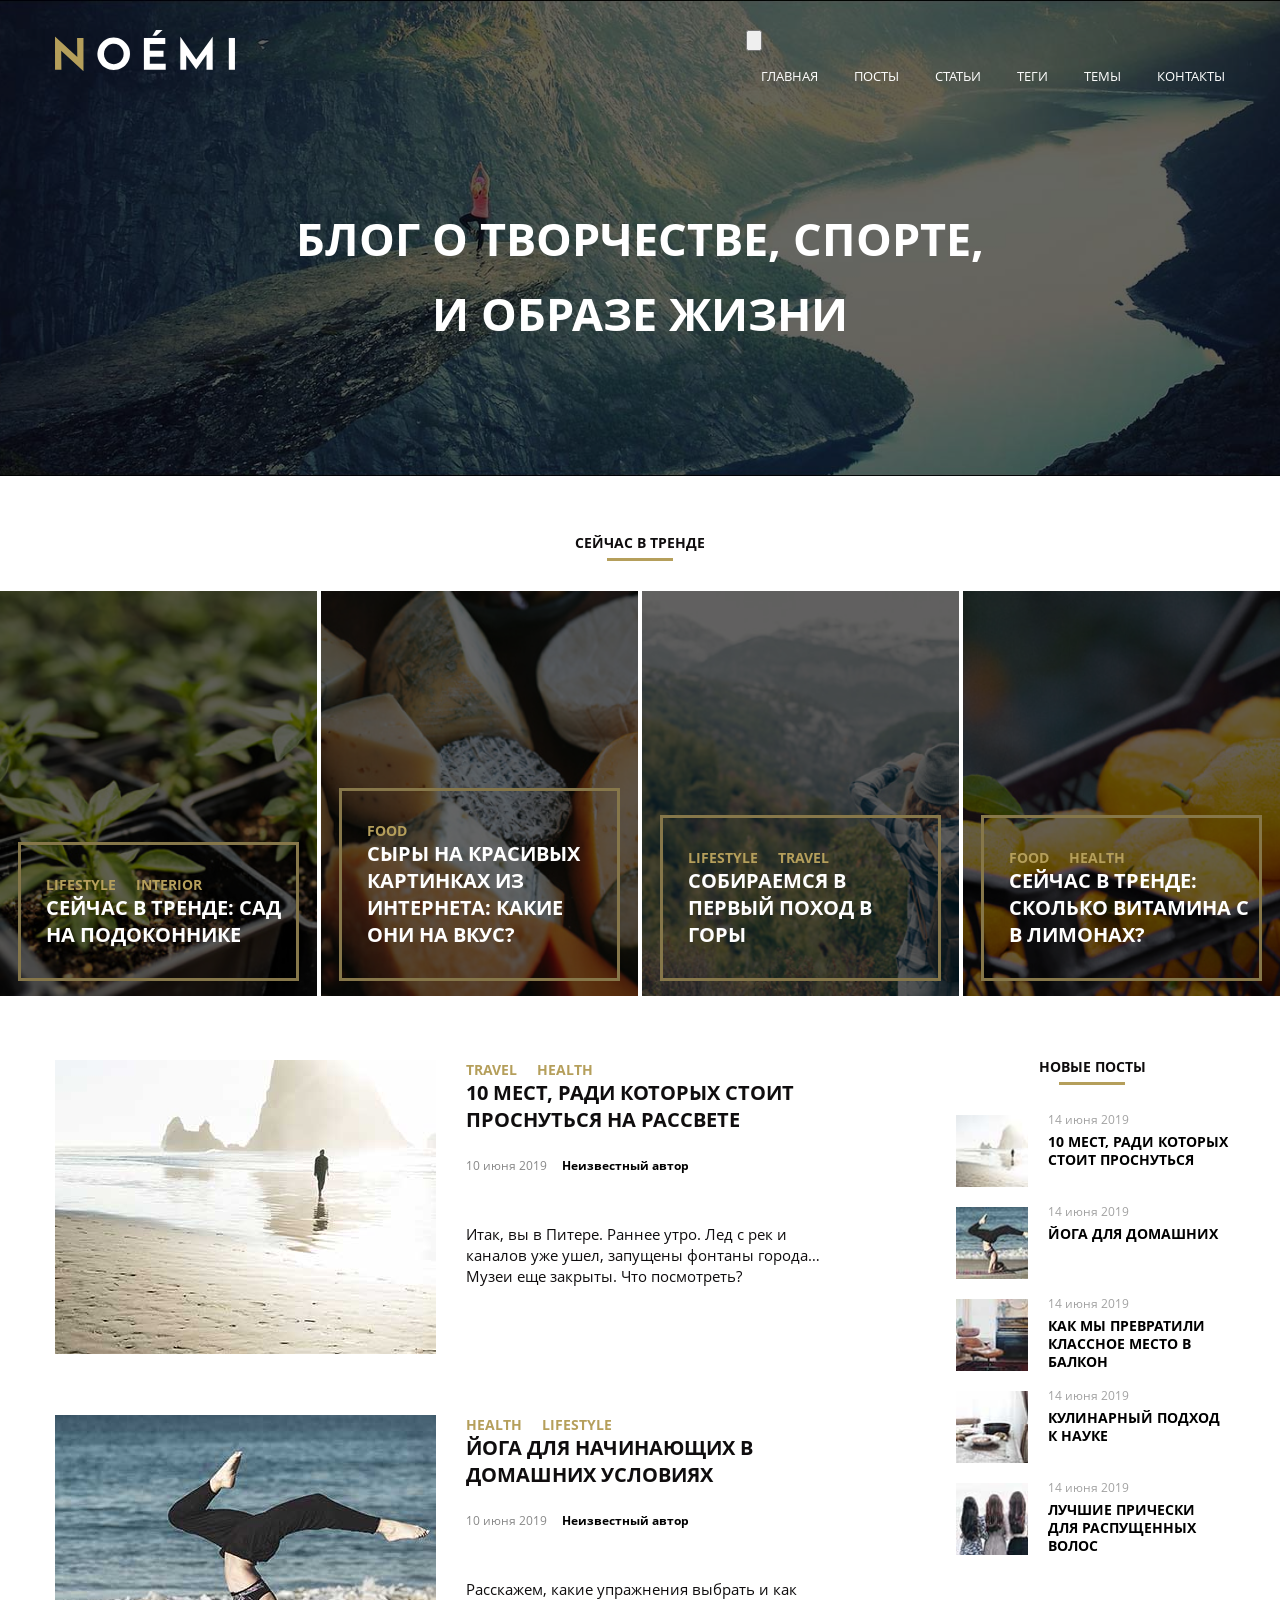
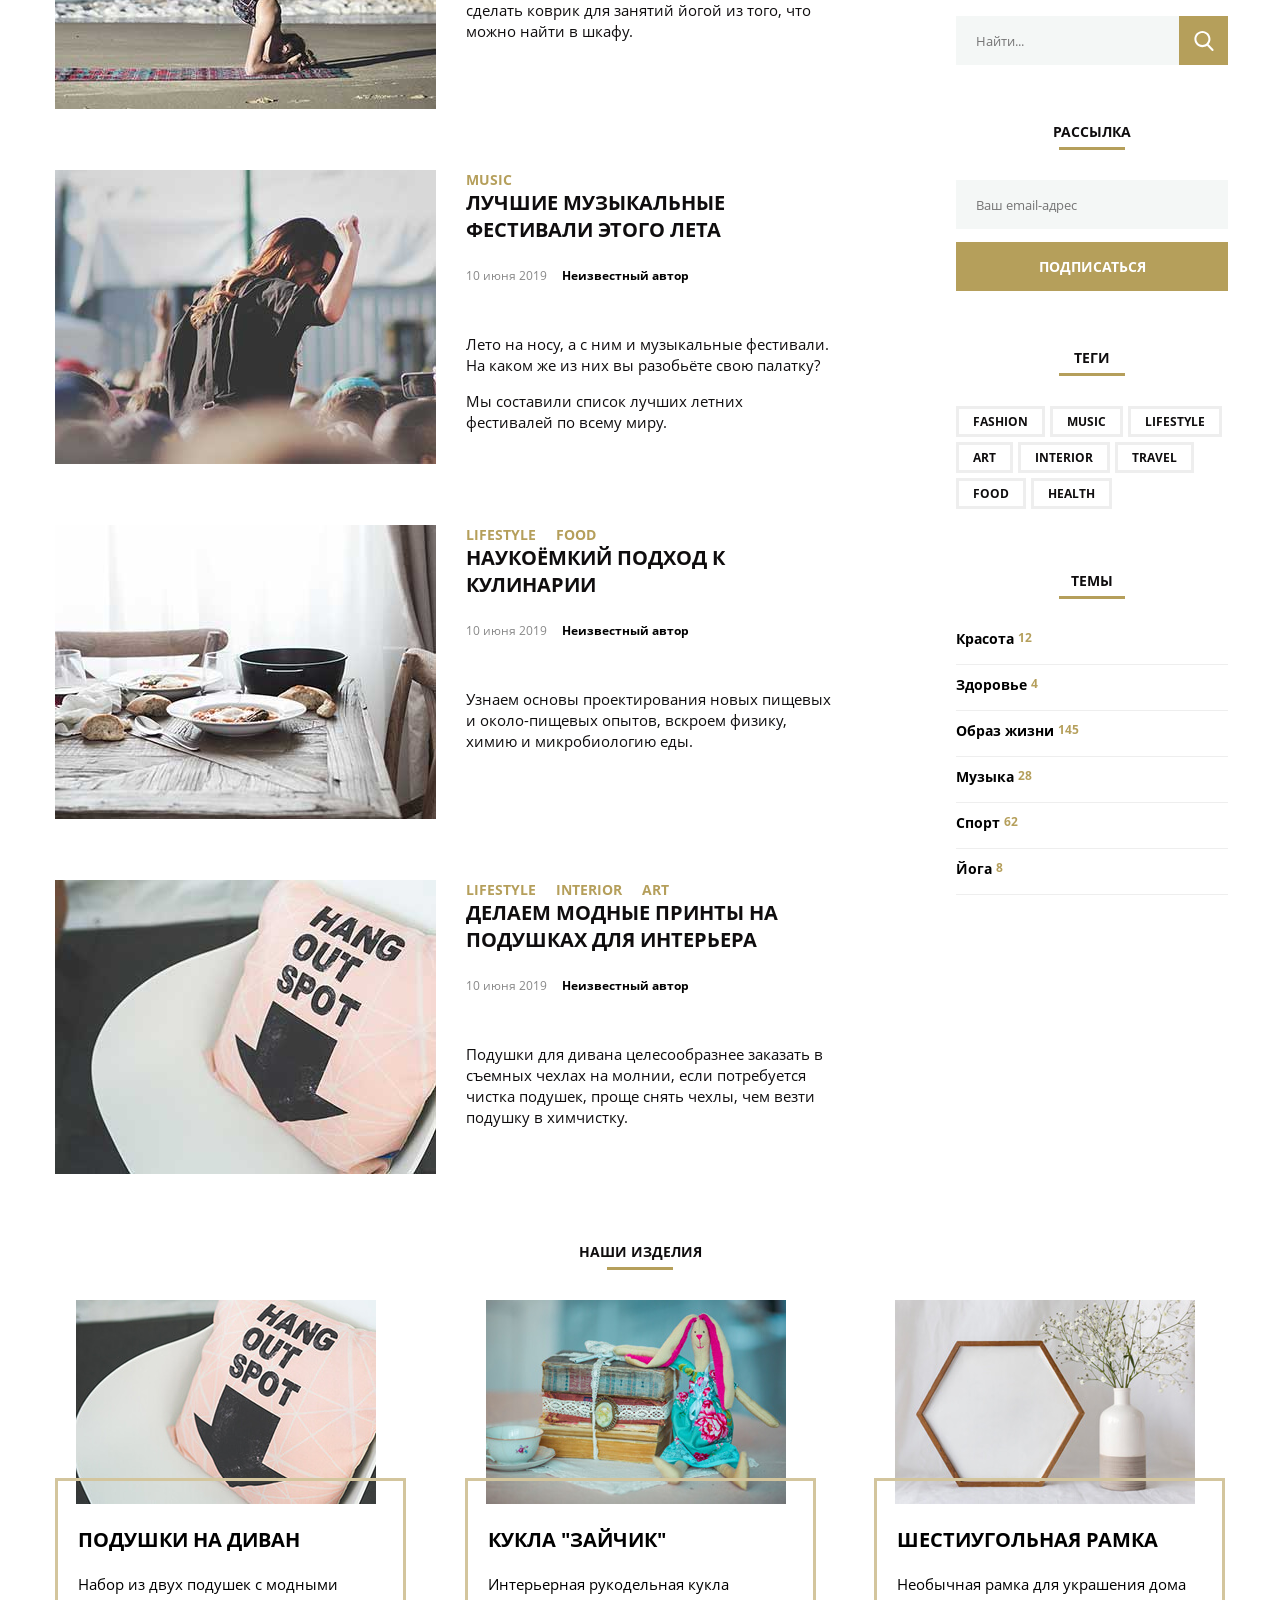
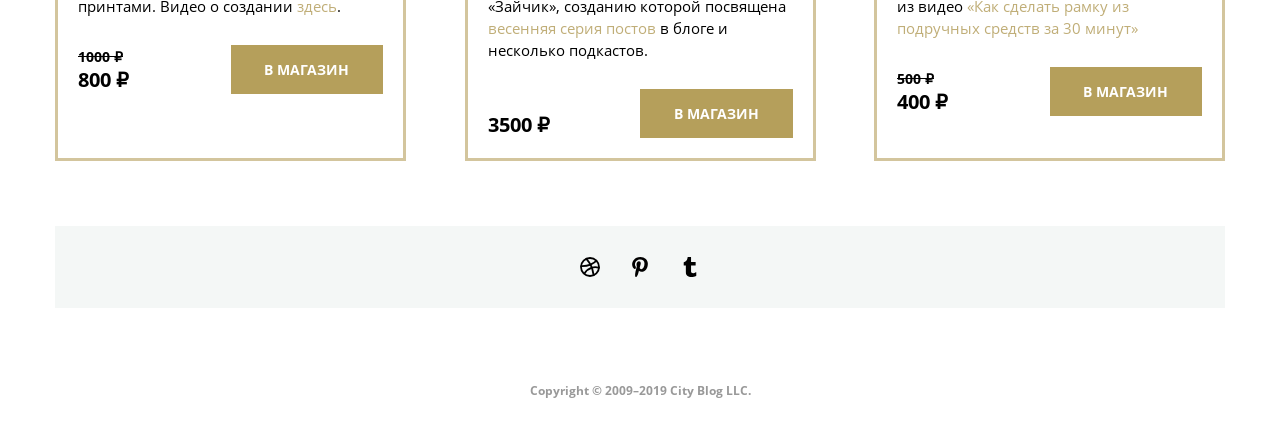
==== index.html @ 075a9941 "Update and rename inbox.html to index.html" ====
<!DOCTYPE html>
<html lang="en">
<head>
    <meta charset="UTF-8">
    <meta name="viewport" content="width=device-width, initial-scale=1.0">
    <title>Document</title>
    <link rel="stylesheet" href="css/style.css">
</head>
<body>
    <header class="header">
        <div class="container"> 
            <div class="header-logo">
                <a href="#0" class="header-logo-link">
                    <img src="svg/noemi-logo.svg" alt="Логотип Noemi" class="logo">
                </a>
            </div>
            <nav class="menu">
                <button class="menu-button">
                    <img src="" alt="" class="short-menu">
                </button>
                <ul class="menu-list">
                    <li class="menu-list-item">
                        <a href="#0" class="menu-link">Главная</a>
                    </li>
                    <li class="menu-list-item">
                        <a href="#0" class="menu-link">Посты</a>
                    </li>
                    <li class="menu-list-item">
                        <a href="#0" class="menu-link">Статьи</a>
                    </li>
                    <li class="menu-list-item">
                        <a href="#0" class="menu-link">Теги</a>
                    </li>
                    <li class="menu-list-item">
                        <a href="#0" class="menu-link">Темы</a>
                    </li>
                    <li class="menu-list-item">
                        <a href="#0" class="menu-link">Контакты</a>
                    </li>
                </ul>
            </nav>
        </div>
        <h1 class="header-title">Блог о творчестве, спорте, и образе жизни</h1>
    </header>
    <section class="section">
        <h3 class="section-title">сейчас в тренде</h3>
        <div class="trend-posts">
            <article class="trend-post trend-img" style="background-image: url('images/trend1.jpg')">
                <div class="trend-card">
                    <div class="trend-content">
                        <ul class="post-tags">
                            <li class="post-tag">
                                <a href="#0" class="post-tag-link">lifestyle</a>
                            </li>
                            <li class="post-tag">
                                <a href="#0" class="post-tag-link">interior</a>
                            </li>
                        </ul>
                        <h2 class="post-content-title trend-post-title">
                            <a href="#0" class="post-title-link trend-title-link">сейчас в тренде: сад на подоконнике</a>
                        </h2>
                    </div>
                </div>
            </article> 
            <article class="trend-post trend-img" style="background-image: url('images/trend2.jpg')">
                <div class="trend-card">
                    <div class="trend-content">
                        <ul class="post-tags">
                            <li class="post-tag">
                                <a href="#0" class="post-tag-link">food</a>
                            </li>
                        </ul>
                        <h2 class="post-content-title trend-post-title">
                            <a href="#0" class="post-title-link trend-title-link">сыры на красивых картинках из интернета: какие они на вкус?</a>
                        </h2>
                    </div>
                </div>
            </article>
            <article class="trend-post trend-img" style="background-image: url('images/trend3.jpg')">
                <div class="trend-card">
                    <div class="trend-content">
                        <ul class="post-tags">
                            <li class="post-tag">
                                <a href="#0" class="post-tag-link">lifestyle</a>
                            </li>
                            <li class="post-tag">
                                <a href="#0" class="post-tag-link">travel</a>
                            </li>
                        </ul>
                        <h2 class="post-content-title trend-post-title">
                            <a href="#0" class="post-title-link trend-title-link">собираемся в первый поход в горы</a>
                        </h2>
                    </div>
                </div>
            </article>
            <article class="trend-post trend-img" style="background-image: url('images/trend4.jpg')">
                <div class="trend-card">
                    <div class="trend-content">
                        <ul class="post-tags">
                            <li class="post-tag">
                                <a href="#0" class="post-tag-link">food</a>
                            </li>
                            <li class="post-tag">
                                <a href="#0" class="post-tag-link">health</a>
                            </li>
                        </ul>
                        <h2 class="post-content-title trend-post-title">
                            <a href="#0" class="post-title-link trend-title-link">сейчас в тренде: сколько витамина с в лимонах?</a>
                        </h2>
                    </div>
                </div>
            </article>
        </div>  
    </section>
    <div class="page">
        <main class="main-posts">
            <article class="main-post">
                <div>
                    <img src="images/last-post1.jpg" alt="Человек утром гуляет по пляжу на берегу моря" class="main-post-img">
                </div>
                <div class="post-content">
                    <ul class="post-tags">
                        <li class="post-tag">
                            <a href="#0" class="post-tag-link">Travel</a> 
                        </li>
                        <li class="post-tag">
                            <a href="#0" class="post-tag-link">Health</a>
                        </li>
                    </ul>
                    <h2 class="post-content-title">
                        <a href="#0" class="post-title-link">10 мест, ради которых стоит проснуться на рассвете</a>
                    </h2>
                    <div class="post-date-author">
                        <time class="post-content-date">10 июня 2019</time>
                        <p class="post-content-author">Неизвестный автор</p>
                    </div>
                    <p class="post-content-text">Итак, вы в Питере. Раннее утро. Лед с рек и каналов уже ушел, запущены фонтаны города… Музеи еще закрыты. Что посмотреть?</p>
                </div>   
            </article>
            <article class="main-post">
                <div>
                    <img src="images/last-post2.jpg" alt="Девушка занимается йогой, стоя на голове на коврике на берегу моря" class="main-post-img">
                </div>
                <div class="post-content">
                    <ul class="post-tags">
                        <li class="post-tag">
                            <a href="#0" class="post-tag-link">Health</a> 
                        </li>
                        <li class="post-tag">
                            <a href="#0" class="post-tag-link">Lifestyle</a>
                        </li>
                    </ul>
                    <h2 class="post-content-title">
                        <a href="#0" class="post-title-link">Йога для начинающих в домашних условиях</a>
                    </h2>
                    <div class="post-date-author">
                        <time class="post-content-date">10 июня 2019</time>
                        <p class="post-content-author">Неизвестный автор</p>
                    </div>
                    <p class="post-content-text">Расскажем, какие упражнения выбрать и как сделать коврик для занятий йогой из того, что можно найти в шкафу.</p>
                </div>
            </article>
            <article class="main-post">
                <div>
                    <img src="images/last-post3.jpg" alt="На концерте девушка сидит в полоборота" class="main-post-img">
                </div>
                <div class="post-content">
                    <ul class="post-tags">
                        <li class="post-tag">
                            <a href="#0" class="post-tag-link">Music</a> 
                        </li>
                    </ul>
                    <h2 class="post-content-title">
                        <a href="#0" class="post-title-link">Лучшие музыкальные фестивали этого лета</a>
                    </h2>
                    <div class="post-date-author">
                        <time class="post-content-date">10 июня 2019</time>
                        <p class="post-content-author">Неизвестный автор</p>
                    </div>
                    <p class="post-content-text">Лето на носу, а с ним и музыкальные фестивали. На каком же из них вы разобьёте свою палатку?</p>
                    <p class="post-content-text">Мы составили список лучших летних фестивалей по всему миру.</p>
                </div>
            </article>
            <article class="main-post">
                <div>
                    <img src="images/last-post4.jpg" alt="На столе стоят тарелки с едой, лежит хлеб и ложка" class="main-post-img">
                </div>
                <div class="post-content">
                    <ul class="post-tags">
                        <li class="post-tag">
                            <a href="#0" class="post-tag-link">Lifestyle</a> 
                        </li>
                        <li class="post-tag">
                            <a href="#0" class="post-tag-link">Food</a>
                        </li>
                    </ul>
                    <h2 class="post-content-title">
                        <a href="#0" class="post-title-link">Наукоёмкий подход к кулинарии</a>
                    </h2>
                    <div class="post-date-author">
                        <time class="post-content-date">10 июня 2019</time>
                        <p class="post-content-author">Неизвестный автор</p>
                    </div>
                    <p class="post-content-text">Узнаем основы проектирования новых пищевых и около-пищевых опытов, вскроем физику, химию и микробиологию еды.</p>
                </div>
            </article>
            <article class="main-post">
                <div>
                    <img src="images/last-post5.jpg" alt="Подушка с надписью Hang Out Spot лежит на белом кресле" class="main-post-img">
                </div>
                <div class="post-content">
                    <ul class="post-tags">
                        <li class="post-tag">
                            <a href="#0" class="post-tag-link">Lifestyle</a> 
                        </li>
                        <li class="post-tag">
                            <a href="#0" class="post-tag-link">Interior</a>
                        </li>
                        <li class="post-tag">
                            <a href="#0" class="post-tag-link">Art</a>
                        </li>
                    </ul>
                    <h2 class="post-content-title">
                        <a href="#0" class="post-title-link">делаем модные принты на подушках для интерьера </a>
                    </h2>
                    <div class="post-date-author">
                        <time class="post-content-date">10 июня 2019</time>
                        <p class="post-content-author">Неизвестный автор</p>
                    </div>
                    <p class="post-content-text">Подушки для дивана целесообразнее заказать в съемных чехлах на молнии, если потребуется чистка подушек, проще снять чехлы, чем везти подушку в химчистку.</p>
                </div>
            </article>
        </main>
        <aside class="sidebar">
            <section class="section">
                <h3 class="section-title">Новые посты</h3>
                <article class="new-post">
                    <div>
                        <img src="images/2.jpg" alt="Человек утром гуляет по пляжу на берегу моря" class="new-post-img">
                    </div>
                    <div class="new-post-content">
                        <time class="new-post-date">14 июня 2019</time>
                        <h3 class="new-post-title">
                            <a href="#0" class="new-post-link">10 мест, ради которых стоит проснуться</a>
                        </h3>
                    </div>
                </article>
                <article class="new-post">
                    <div>
                        <img src="images/151.jpg" alt="Девушка занимается йогой, стоя на голове на коврике на берегу моря" class="new-post-img">
                    </div>
                    <div class="new-post-content">
                        <time class="new-post-date">14 июня 2019</time>
                        <h3 class="new-post-title">
                            <a href="#0" class="new-post-link">Йога для домашних</a>
                        </h3>
                    </div>
                </article>
                <article class="new-post">
                    <div>
                        <img src="images/45.jpg" alt="Винтажное кресло в интерьере комнаты" class="new-post-img">
                    </div>
                    <div class="new-post-content">
                        <time class="new-post-date">14 июня 2019</time>
                        <h3 class="new-post-title">
                            <a href="#0" class="new-post-link">как мы превратили классное место в балкон</a>
                        </h3>
                    </div>
                </article>
                <article class="new-post">
                    <div>
                        <img src="images/501.jpg" alt="На столе стоят тарелки с едой, лежит хлеб и ложка" class="new-post-img">
                    </div>
                    <div class="new-post-content">
                        <time class="new-post-date">14 июня 2019</time>
                        <h3 class="new-post-title">
                            <a href="#0" class="new-post-link">Кулинарный подход к науке</a>
                        </h3>
                    </div>
                </article>
                <article class="new-post">
                    <div>
                        <img src="images/7.jpg" alt="Три девушки с распущенными темными длинными волосами, сфотографированные со спины" class="new-post-img">
                    </div>
                    <div class="new-post-content">
                        <time class="new-post-date">14 июня 2019</time>
                        <h3 class="new-post-title">
                            <a href="#0" class="new-post-link">лучшие прически для распущенных волос</a>
                        </h3>
                    </div>
                </article>
            </section> 
            <section class="section">
                <form class="search">
                    <label class="search-group">
                        <input class="field" placeholder="Найти..." required>
                        <span class="visually-hidden">Найти</span>
                    </label>
                    <button class="search-button">
                        <span class="visually-hidden">Кнопка поиска</span>
                    </button>
                </form>
            </section>
            <section class="section">
                <h3 class="section-title">Рассылка</h3>
                <form class="subscription">
                    <label class="subscription-group">
                        <input class="field" placeholder="Ваш email-адрес" type="email" required>
                        <span class="visually-hidden">Ваш email-адрес</span>
                    </label>
                    <button class="button">Подписаться</button>
                </form>
            </section>
            <section class="section">
                <h3 class="section-title">Теги</h3>
                <ul class="tag-list">
                    <li class="tag-name">
                        <a href="#0" class="tag-link">Fashion</a>
                    </li>
                    <li class="tag-name">
                        <a href="#0" class="tag-link">Music</a>
                    </li>
                    <li class="tag-name">
                        <a href="#0" class="tag-link">Lifestyle</a>
                    </li>
                    <li class="tag-name">
                        <a href="#0" class="tag-link">Art</a>
                    </li>
                    <li class="tag-name">
                        <a href="#0" class="tag-link">Interior</a>
                    </li>
                    <li class="tag-name">
                        <a href="#0" class="tag-link">Travel</a>
                    </li>
                    <li class="tag-name">
                        <a href="#0" class="tag-link">Food</a>
                    </li>
                    <li class="tag-name">
                        <a href="#0" class="tag-link">Health</a>
                    </li>
                </ul>
            </section>
            <section class="section">
                <h3 class="section-title">Темы</h3>
                <ul class="theme-list">
                    <li class="theme-name">
                        <a href="#0" class="theme-link">Красота</a>
                        <span class="number">12</span>
                    </li>
                    <li class="theme-name">
                        <a href="#0" class="theme-link">Здоровье</a>
                        <span class="number">4</span>
                    </li>
                    <li class="theme-name">
                        <a href="#0" class="theme-link">Образ жизни</a>
                        <span class="number">145</span>
                    </li>
                    <li class="theme-name">
                        <a href="#0" class="theme-link">Музыка</a>
                        <span class="number">28</span>
                    </li>
                    <li class="theme-name">
                        <a href="#0" class="theme-link">Спорт</a>
                        <span class="number">62</span>
                    </li>
                    <li class="theme-name">
                        <a href="#0" class="theme-link">Йога</a>
                        <span class="number">8</span>
                    </li>
                </ul>
            </section>
        </aside>
    </div>
    <div class="shop">
        <h3 class="section-title">наши изделия</h3>
        <div class="outlet">
            <div class="card-outlet">
                <div class="img-outlet-wrp">
                    <img class="img-outlet" src="images/shop-item-desk1.jpg" alt="Подушка с надписью Hang Out Spot лежит на белом кресле">
                </div>
                <div class="content-outlet">
                    <h3 class="outlet-item-title">подушки на диван</h3>
                    <p class="outlet-text">Набор из двух подушек с модными принтами. Видео о создании <span>здесь</span>.</p>
                    <div class="buy">
                        <div class="price-outlet">
                            <p class="price-sale">1000 &#8381</p>
                            <p class="price">800 &#8381</p>
                        </div>
                        <button class="button buy-in-shop">в магазин</button>
                    </div>
                </div>
            </div>
            <div class="card-outlet">
                <div class="img-outlet-wrp">
                    <img class="img-outlet" src="images/shop-item-desk2.jpg" alt="Чашка с блюдцем, стопка книг и тканевая кукла-заяц на столе">
                </div>
                <div class="content-outlet">
                    <h3 class="outlet-item-title">кукла "зайчик"</h3>
                    <p class="outlet-text">Интерьерная рукодельная кукла «Зайчик», созданию которой посвящена <span>весенняя серия постов</span> в блоге и несколько подкастов.</p>
                    <div class="buy">
                        <div class="price-outlet">
                            <p class="price price-not-sale">3500 &#8381</p>
                        </div>
                        <button class="button buy-in-shop">в магазин</button>
                    </div>
                </div>
            </div>
            <div class="card-outlet">
                <div class="img-outlet-wrp">
                    <img class="img-outlet" src="images/shop-item-desk3.jpg" alt="Цветы в вазе и деревянная рамка в виде шестигранника">
                </div>
                <div class="content-outlet">
                    <h3 class="outlet-item-title">шестиугольная рамка</h3>
                    <p class="outlet-text">Необычная рамка для украшения дома из видео <span>«Как сделать рамку из подручных средств за 30 минут»</span></p>
                    <div class="buy">
                        <div class="price-outlet">
                            <p class="price-sale">500 &#8381</p>
                            <p class="price">400 &#8381</p>
                        </div>
                        <button class="button buy-in-shop">в магазин</button>
                    </div>
                </div>
            </div>
        </div>
    </div>
    <footer class="footer">
        <ul class="icon-list">
            <li class="icon-item">
                <a href="#0" class="footer-icon icon-dribbble">
                    <span class="visually-hidden">icon dribbble</span>
                </a>
            </li>
            <li class="icon-item">
                <a href="#0" class="footer-icon icon-pinterest">
                    <span class="visually-hidden">icon pinterest</span>
                </a>
            </li>
            <li class="icon-item">
                <a href="#0" class="footer-icon icon-tumblr">
                    <span class="visually-hidden">icon tumblr</span>
                </a>
            </li>
        </ul>
        <div class="copyright">
          <a href="#0" class="copyright-link">Copyright © 2009–2019 City Blog LLC.</a>
        </div>
    </footer> 
</body>
</html>
---- css/style.css ----
body {
    margin: 0 auto;
}
  
ul {
    list-style: none;
}
  
a {
    text-decoration: none;
}
  
.header {
    position: relative;
    z-index: 1;
    background-image: url("../images/banner-bg.jpg");
    background-size: cover;
    background-position: center center;
    background-repeat: no-repeat;
    background-color: #666666;
}
  
.header::after {
    content: "";
    position: absolute;
    top: 0;
    left: 0;
    right: 0;
    bottom: 0;
    z-index: -1;
    background-color: #000000;
    opacity: 0.6;
}
  
@font-face {
    font-family: "OpenSans";
    src: url("../fonts/OpenSans-Bold.woff");
    font-weight: 700;
}
  
.header-title {
    margin: auto;
    width: 720px;
    margin-top: 100px;
    padding-bottom: 125px; 
    text-transform: uppercase;
    color: #ffffff;
    font-family: "OpenSans";
    font-weight: 700;
    font-size: 45px;
    line-height: 1.667;
    text-align: center;
}
  
.container {
    margin: auto;
    display: flex;
    justify-content: space-between;
    width: 1200px;
    padding-top: 30px;  
}
  
.logo {
    width: 180px;
    padding-left: 15px;
}
  
@font-face {
    font-family: "OpenSans";
    src: url("../fonts/OpenSans-Regular.woff");
    font-weight: 400;
}
  
.menu-list {
    display: flex;
    flex-wrap: wrap;
    padding: 0 15px;
    list-style: none;
}
  
.menu-list-item {
    font-family: "OpenSans";
    font-size: 13px;
    text-transform: uppercase;
}
  
.menu-list-item:nth-child(n+2) {
    margin-left: 36px;
}
  
.menu-link {
    text-decoration: none;
    color: #ffffff;
}
  
.menu-link:hover {
    text-decoration: underline;
}

.page {
    display: flex;
    justify-content: space-between;
    margin: auto;
    max-width: 1200px;
    margin-top: 64px;
}
  
.main-posts {
    padding-left: 15px;
    width: 778px;
}
  
.main-post {
    display: flex;
    justify-content: space-between;
}
  
.main-post:nth-child(n+2) {
    margin-top: 57px;
}
  
.main-post:last-child {
    margin-bottom: 64px;
}
  
.main-post-img {
    min-width: 380px;
    margin-right: 30px;
    background-color: #eff6f1;
}
  
.post-tags {
    display: flex;
    flex-wrap: wrap;
    margin: 0;
    padding: 0;
}
  
.post-tag {
    margin-right: 20px;
    text-transform: uppercase;
    font-family: "OpenSans";
    font-weight: 700;
    font-size: 14px;
}
  
.post-tag-link {
    color: #b59f5b;
}
  
.post-tag-link:hover {
    text-decoration: underline;
}
  
.post-content-title {
    margin: 0;
    padding: 0;
}
  
.post-title-link {
    margin-top: 16px;
    color: #0f0d0e;
    font-family: "OpenSans";
    font-weight: 700;
    font-size: 20px;
    line-height: 1,2;
    text-transform: uppercase;
}
  
.post-title-link:hover {
    color: #b59f5b;
}
  
.post-content-text {
    color: #0f0d0e;
    font-family: "OpenSans";
    font-weight: 400;
    font-size: 15px;
    line-height: 1.4;
}
  
.post-date-author {
    display: flex;
    margin-top: 24px;
    margin-bottom: 50px;
}
  
.post-content-author {
    margin: 0;
    font-family: "OpenSans";
    font-weight: 700;
    font-size: 12px;
    color: #000000;
}
  
.post-content-date {
    margin-right: 15px;
    font-family: "OpenSans";
    font-weight: 400;
    font-size: 12px;
    color: #888888;
}

.trend-posts {
    display: grid;
    grid-template-columns: repeat(4, 1fr);
    gap: 4px;
}

.trend-post {
    display: flex;
    align-items: flex-end;
    height: 45vh;
    
}

.trend-img {
    position: relative;
    z-index: 1;
    width: 100%;
    background-repeat: no-repeat;
    background-size: cover;
}

.trend-img::after {
    content: "";
    position: absolute;
    top: 0;
    left: 0;
    right: 0;
    bottom: 0;
    z-index: -1;
    background-color: #000000;
    opacity: 0.6;
}

.trend-title-link {
    color: #ffffff;
}

.trend-card {
    padding: 15px 18px;
    
}

.trend-content {
    padding: 30px 10px 30px 25px; 
    border: 3px solid #86774a;
}
  
.sidebar {
    width: 272px;
    margin: -3px;
    padding-right: 15px;
}
  
.section:nth-child(n+2) {
    margin-top: 57px;
}
  
.section-title {
    margin: 0;
    margin-bottom: 30px;
    font-family: "OpenSans";
    font-weight: 700;
    font-size: 14px;
    text-transform: uppercase;
    color: #0f0d0e;
    text-align: center;
}
  
.section-title::after {
    content: "";
    display: block;
    width: 66px;
    margin: 0 auto;
    padding: 0 0 6px 0;
    border-bottom: 3px solid #b59f5b;
}
  
.new-post {
    display: flex;
    margin: 0;
    padding: 0;
    margin-top: 16px;
}
  
.new-post-img {
    width: 72px;
    margin-right: 20px;
}
  
.new-post-content {
    margin-top: -5px;
}
  
.new-post-date {
    font-family: "OpenSans";
    font-weight: 400;
    font-size: 12px;
    color: #a2a2a2;
}
  
.new-post-title {
    margin: 0;
    padding: 0;
    margin-top: 5px;
    font-family: "OpenSans";
    font-weight: 700;
    font-size: 14px;
    line-height: 1.29;
    color: #000000;
    text-transform: uppercase;
}
  
.new-post-link {
    color: #000000;
}
  
.new-post-link:hover {
    color: #b59f5b;
}
  
.search {
    position: relative;
    margin-top: 30px;
}
  
.field {
    box-sizing: border-box;
    width: 100%;
    height: 49px;
    padding-left: 20px;
    border: none;
    font-family: "OpenSans";
    font-weight: 400;
    font-size: 13px;
    color: #a2a4a3;
    background-color: #f4f7f6;
}
  
.field:focus {
    outline: none;
    border: 1px solid #b59f5b;
}
  
.search-button {
    position: absolute;
    right: 0;
    top: 0;
    z-index: 1;
    width: 49px;
    height: 49px;
    border: none;
    background-color: #b59f5b;
    background-image: url("../svg/search.svg");
    background-repeat: no-repeat;
    background-position: center center;
    background-size: 40%;
}
  
.search-button:hover {
    background-color: #323232;
}
  
.button {
    width: 100%;
    height: 49px;
    margin-top: 13px;
    border: none;
    font-family: "OpenSans";
    font-weight: 700;
    font-size: 14px;
    color: #ffffff;
    text-transform: uppercase;
    background-color: #b59f5b;
}
  
.button:hover {
    background-color: #323232;
}
  
.tag-list {
    display: flex;
    flex-wrap: wrap;
    margin: 0;
    padding: 0;
}
  
.tag-name {
    margin-right: 5px;
    margin-bottom: 5px;
    padding: 4px 14px;
    border: 3px solid #eeeeee;
    font-family: "OpenSans";
    font-weight: 700;
    font-size: 12px;
    text-transform: uppercase;
}
  
.tag-link {
    color: #0f0d0e;
}
  
  .tag-name:hover {
    border-color: #b59f5b;
}
  
.theme-list {
    margin: 0;
    padding: 0;
}
  
.theme-name {
    margin-bottom: 10px;
    font-family: "OpenSans";
    font-weight: 700;
    font-size: 14px;
}
  
.theme-name::after {
    content: "";
    display: block;
    width: 100%;
    margin-top: 16px;
    border-bottom: 1px solid #eeeeee;
}
  
.theme-link {
    color: #000000;
}
  
.theme-link:hover {
    color: #b59f5b;
}
  
.number {
    font-family: "OpenSans";
    font-weight: 700;
    font-size: 12px;
    color: #b59f5b;
    vertical-align: top;
}

.shop {
    margin: 0 auto;
    max-width: 1200px;
    margin-bottom: 65px;
}

.outlet {
    display: flex;
    justify-content: space-between;
    padding: 0 15px;
}

.card-outlet {
    width: 30%;
    display: flex;
    flex-direction: column;
}

.img-outlet-wrp {
    padding: 0 21px;
}

.content-outlet {
    border: 3px solid #d3c59d;
    padding: 25px 20px 20px 20px; 
    margin-top: -30px;
    flex-grow: 1;
}

.outlet-item-title {
    font-family: "OpenSans";
    font-weight: 700;
    font-size: 20px;
    color: #000000;
    text-transform: uppercase;
}

.outlet-text {
    font-family: "OpenSans";
    font-weight: 400;
    font-size: 15px;
    line-height: 1.467;
    color: #000000;
}

span {
    color: #c0ae78;
}

span:hover {
    text-decoration: underline;
}

.buy {
    display: flex;
    justify-content: space-between;
}

.price-sale {
    font-family: "OpenSans";
    font-weight: 700;
    font-size: 14px;
    color: #000000;
    text-decoration: line-through;
    margin: 0;
    margin-top: 15px;
}

.price {
    font-family: "OpenSans";
    font-weight: 700;
    font-size: 20px;
    color: #000000;
    margin: 0;
}

.price-not-sale {
    margin-top: 35px;
}

.buy-in-shop {
    width: 50%;
}

.footer {
    margin: 0 auto;
    max-width: 1200px;
}
  
.icon-list {
    display: flex; 
    justify-content: center;
    margin: 0 15px 0 15px;
    padding: 31px 503px;
    background-color: #f4f7f6;
    background-size: 100%;  
}
  
.icon-item:nth-child(n+2) {
    margin-left: 30px;
}
  
.footer-icon {
    display: block;
    width: 20px;
    height: 20px; 
}
  
.icon-dribbble {
    background-image: url("../svg/001-dribbble.svg");
    background-position: center center;
    background-repeat: no-repeat;  
}

.icon-pinterest {
    background-image: url("../svg/002-pinterest.svg");
    background-position: center center;
    background-repeat: no-repeat;
}
  
.icon-tumblr {
    background-image: url("../svg/003-tumblr.svg");
    background-position: center center;
    background-repeat: no-repeat;
}
  
.visually-hidden {
    position: absolute;
    width: 1px;
    height: 1px;
    margin: -1px;
    padding: 0;
    border: 0;
    clip: rect(0 0 0 0);
    overflow: hidden;
}
  
.copyright {
    margin-top: 73.75px;
    margin-bottom: 40.75px;
    font-family: "OpenSans";
    font-weight: bold;
    font-size: 12px;
    text-align: center;
}
  
.copyright-link {
    color: #999999;
}

@media (min-width: 360px) {
    
}
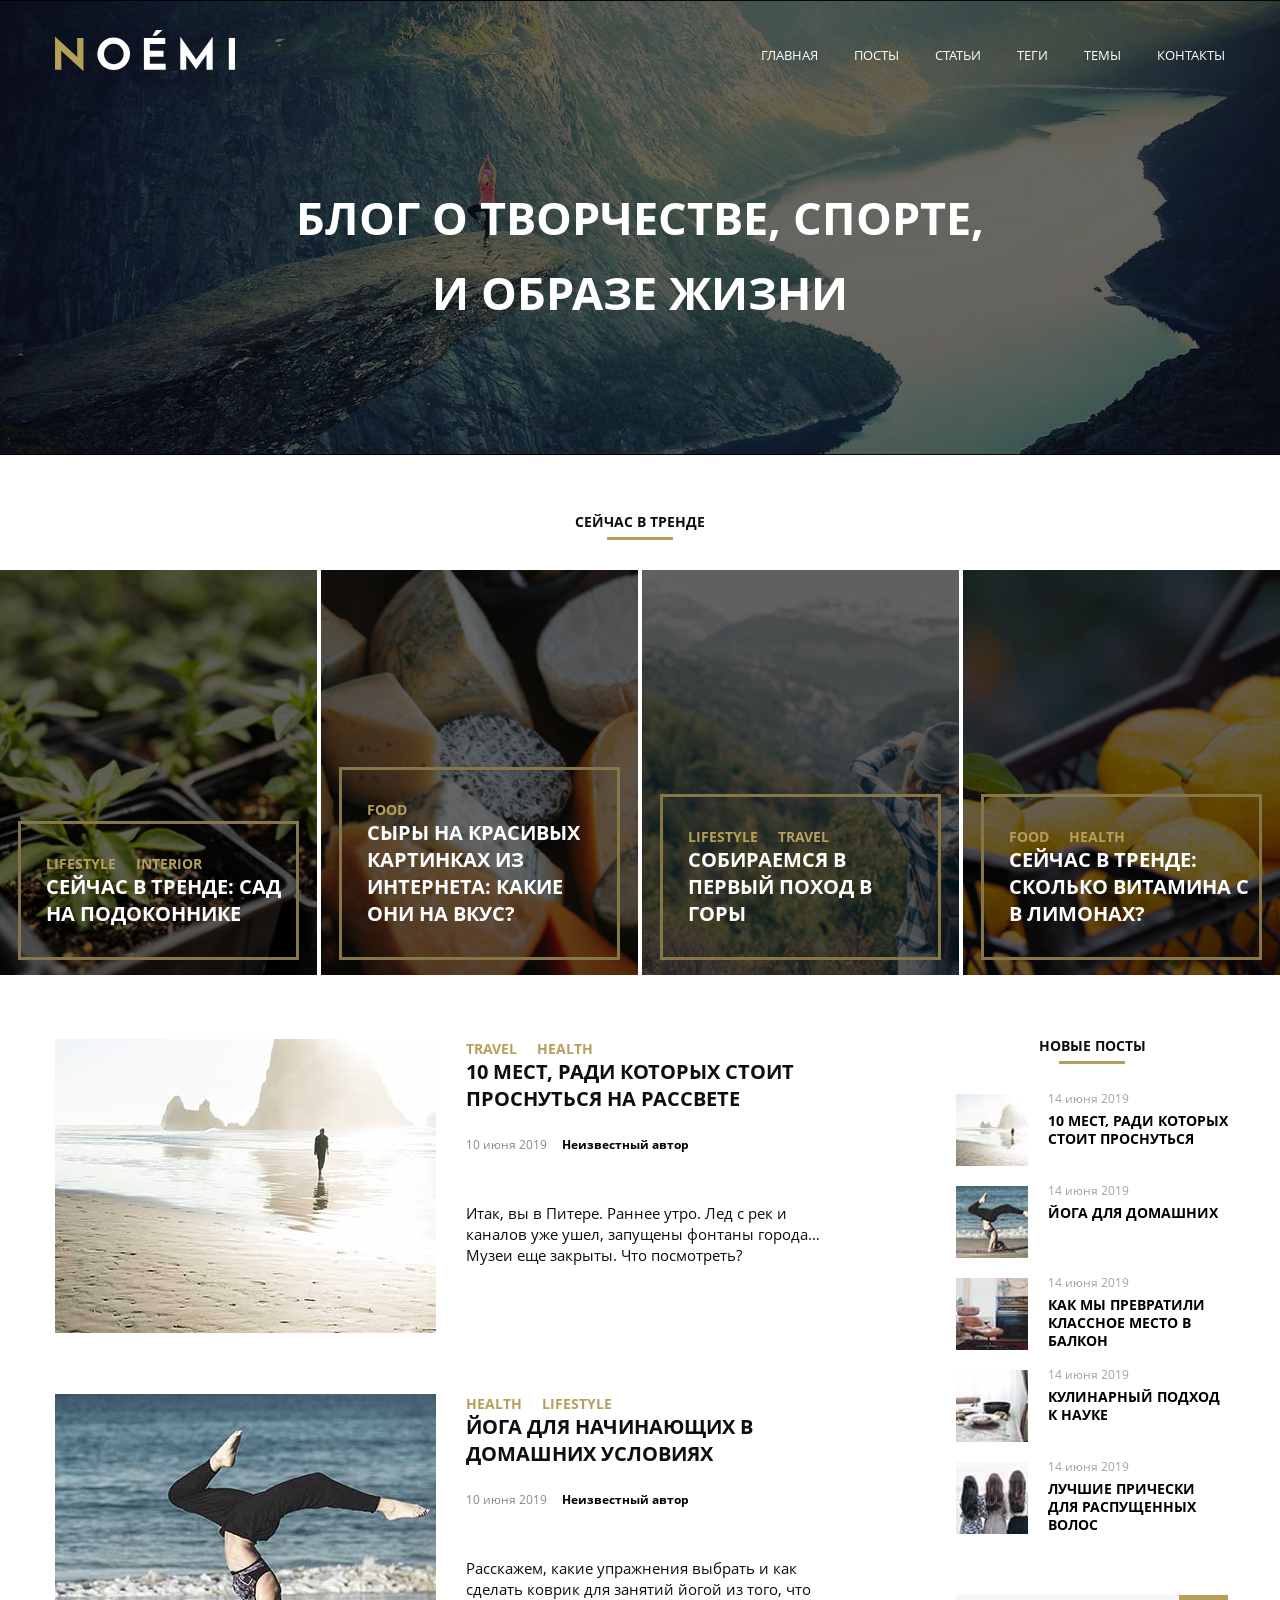
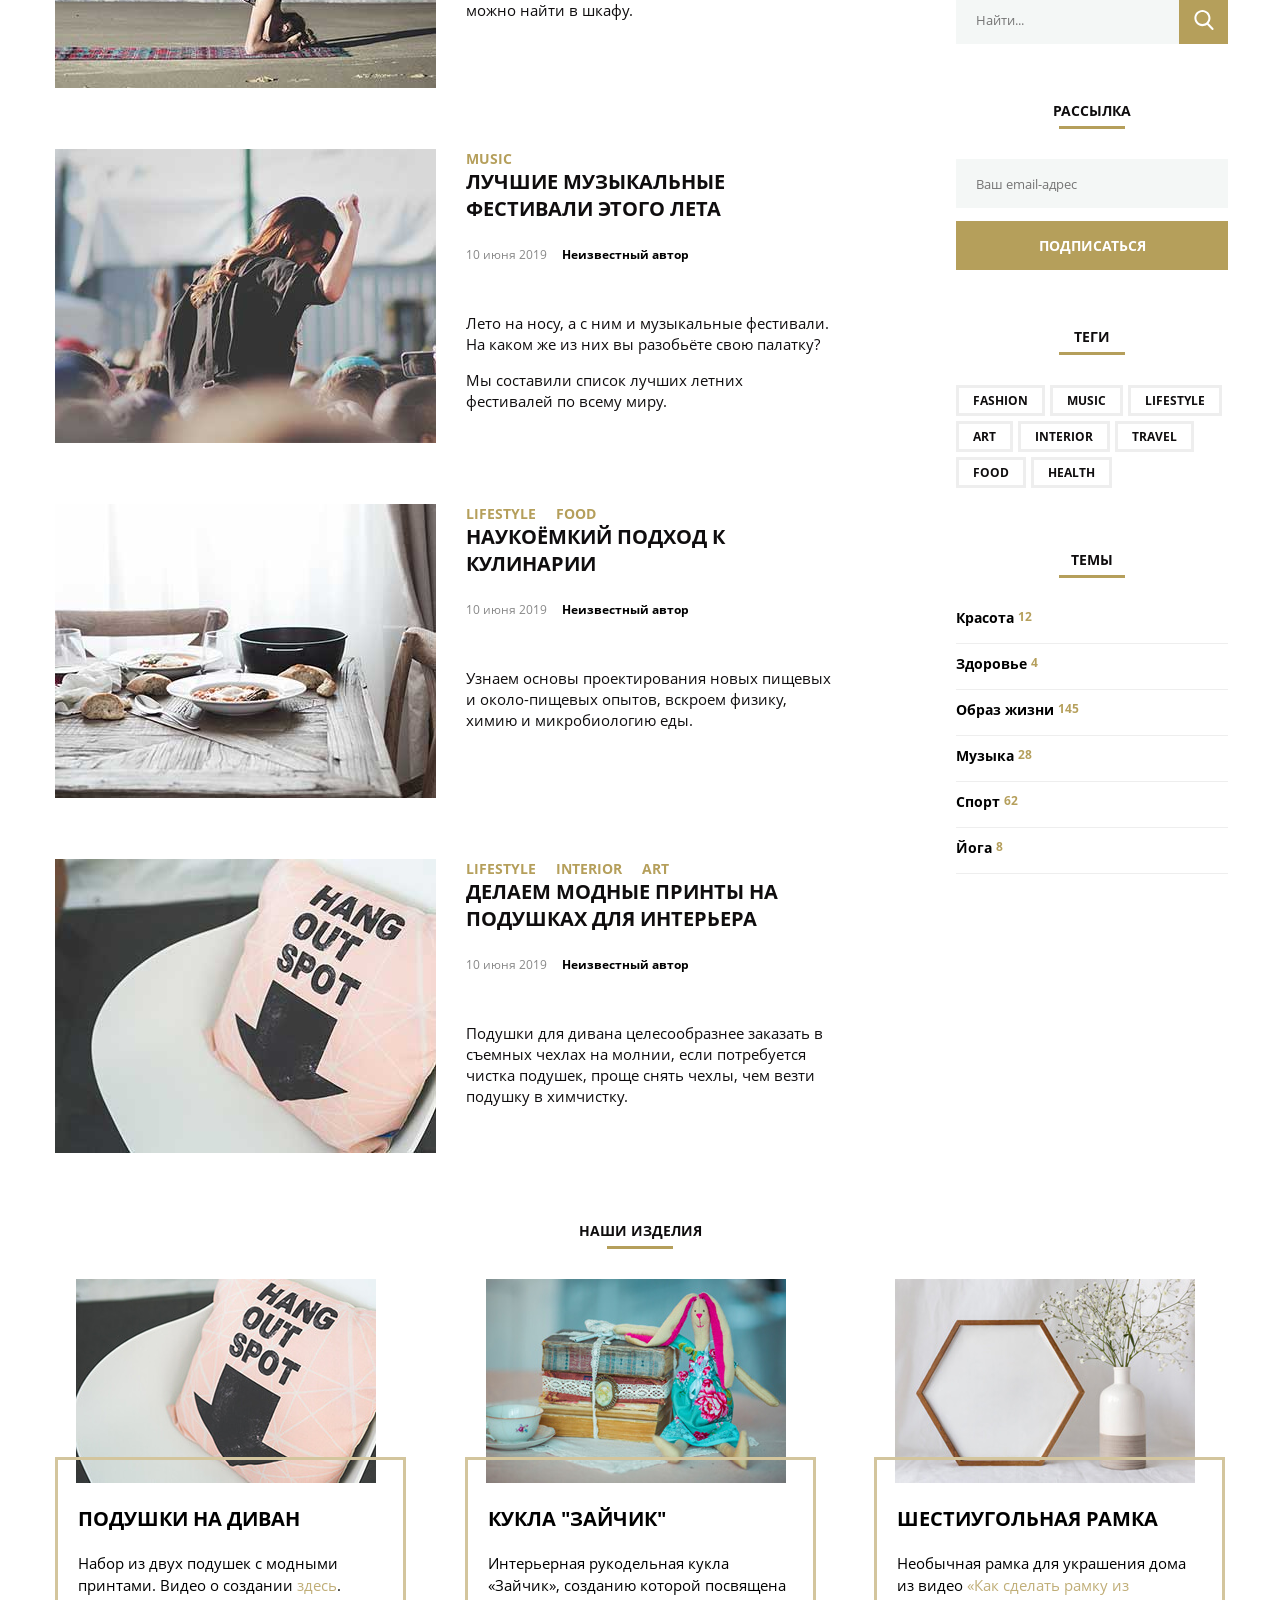
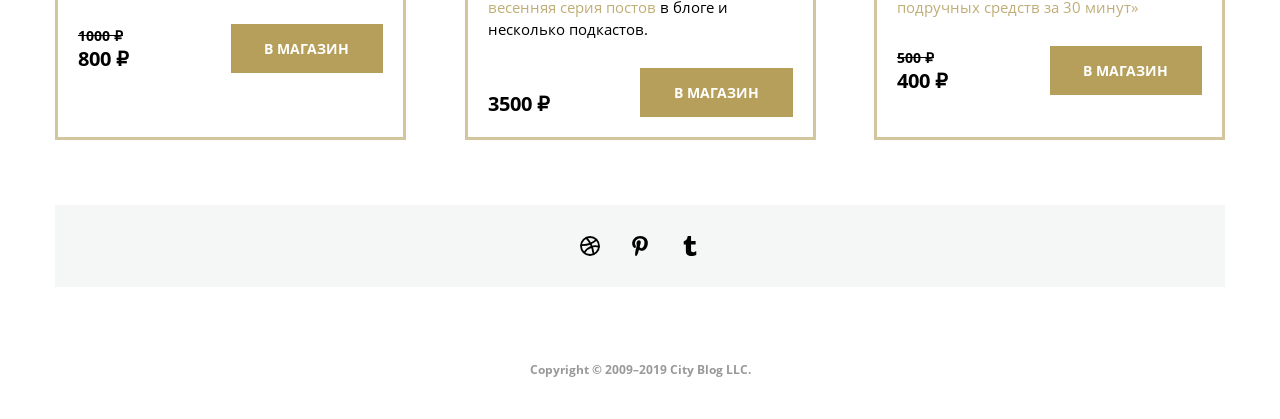
==== commit b905be3b: "Update index.html" ====
--- a/index.html
+++ b/index.html
@@ -15,9 +15,6 @@
                 </a>
             </div>
             <nav class="menu">
-                <button class="menu-button">
-                    <img src="" alt="" class="short-menu">
-                </button>
                 <ul class="menu-list">
                     <li class="menu-list-item">
                         <a href="#0" class="menu-link">Главная</a>
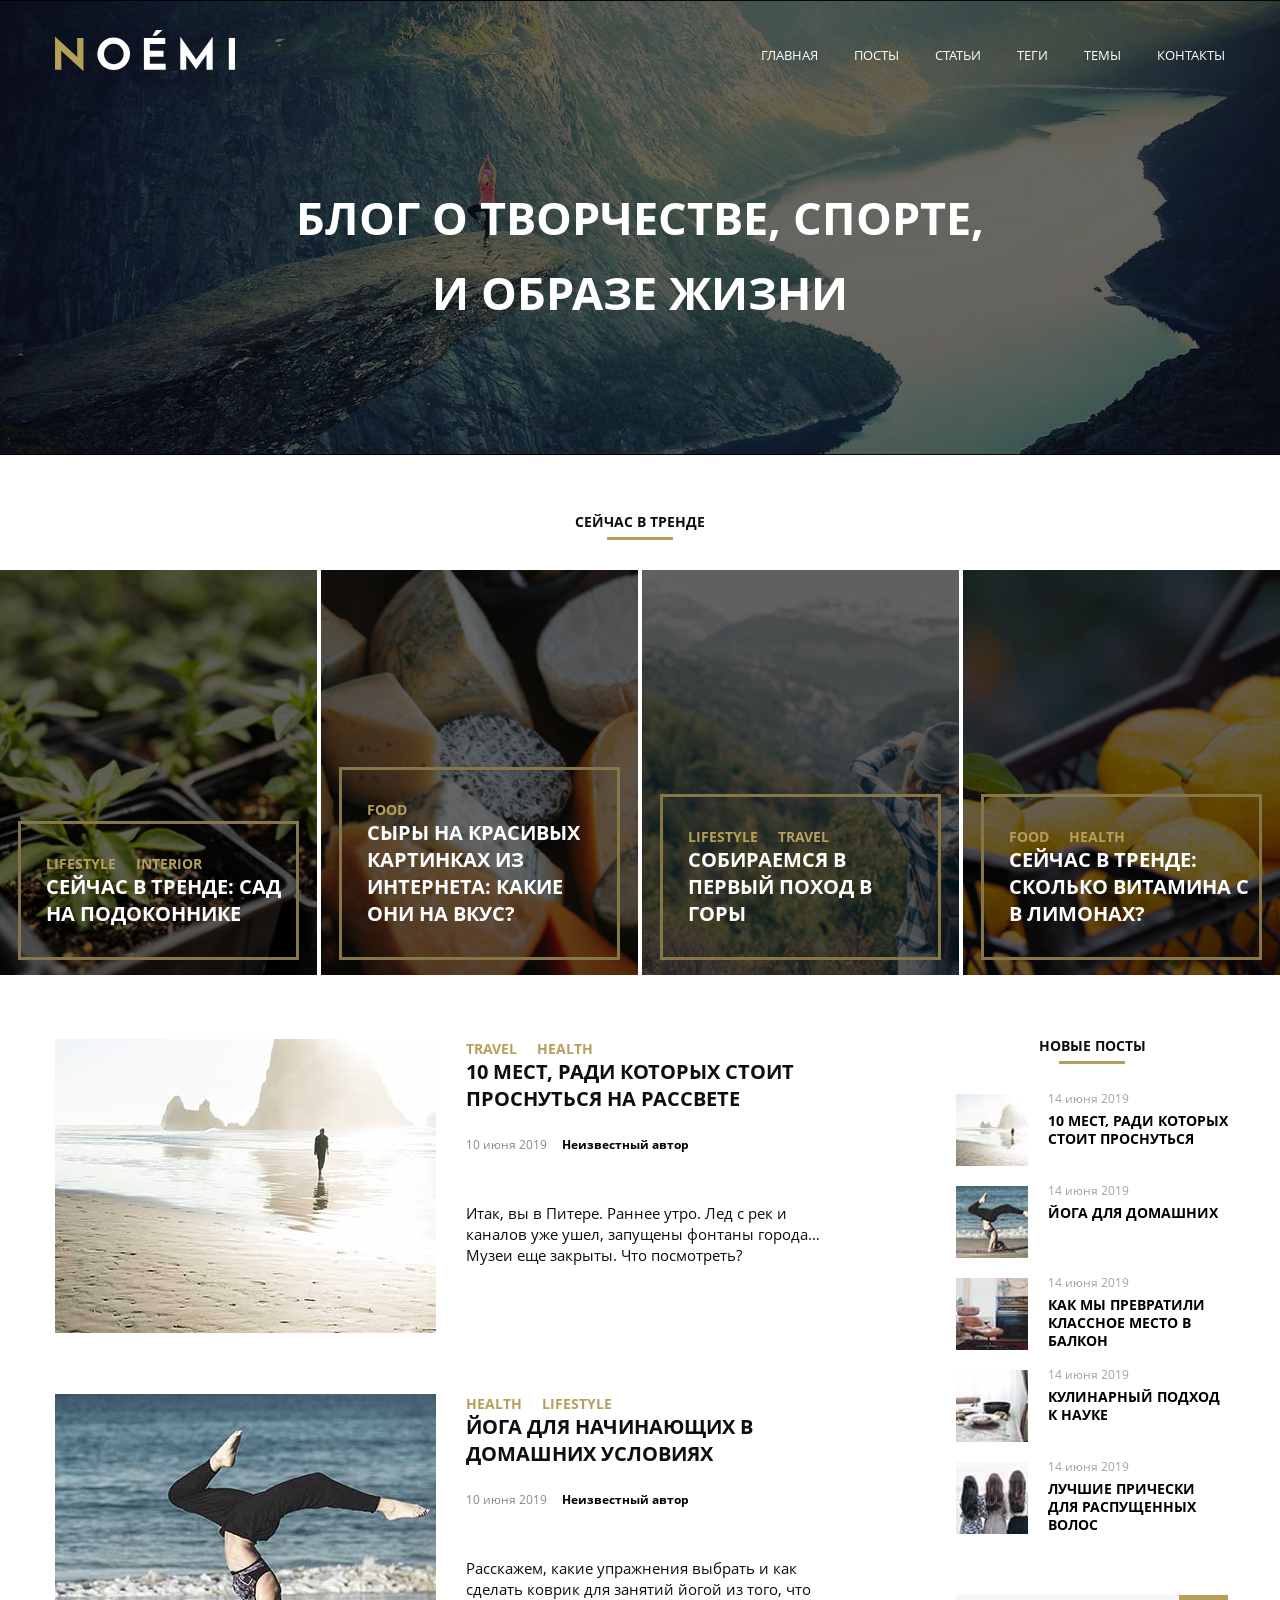
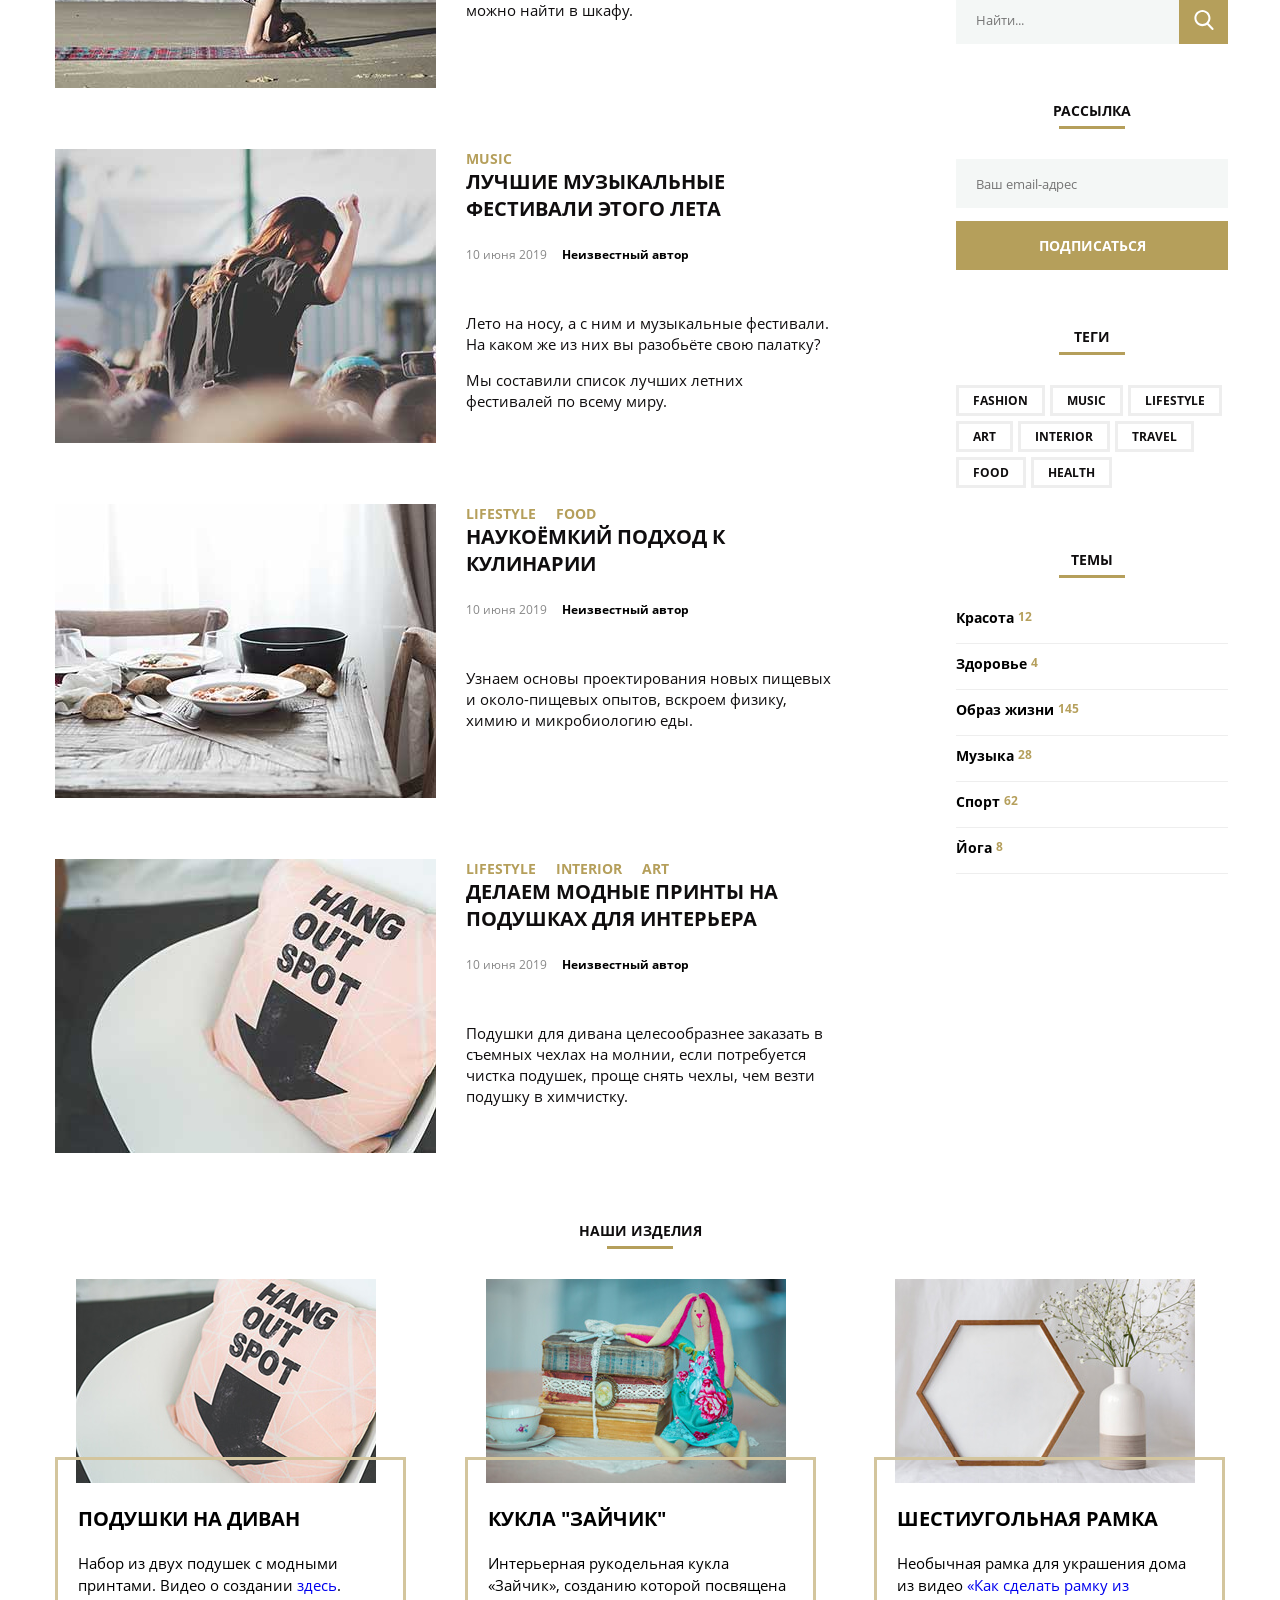
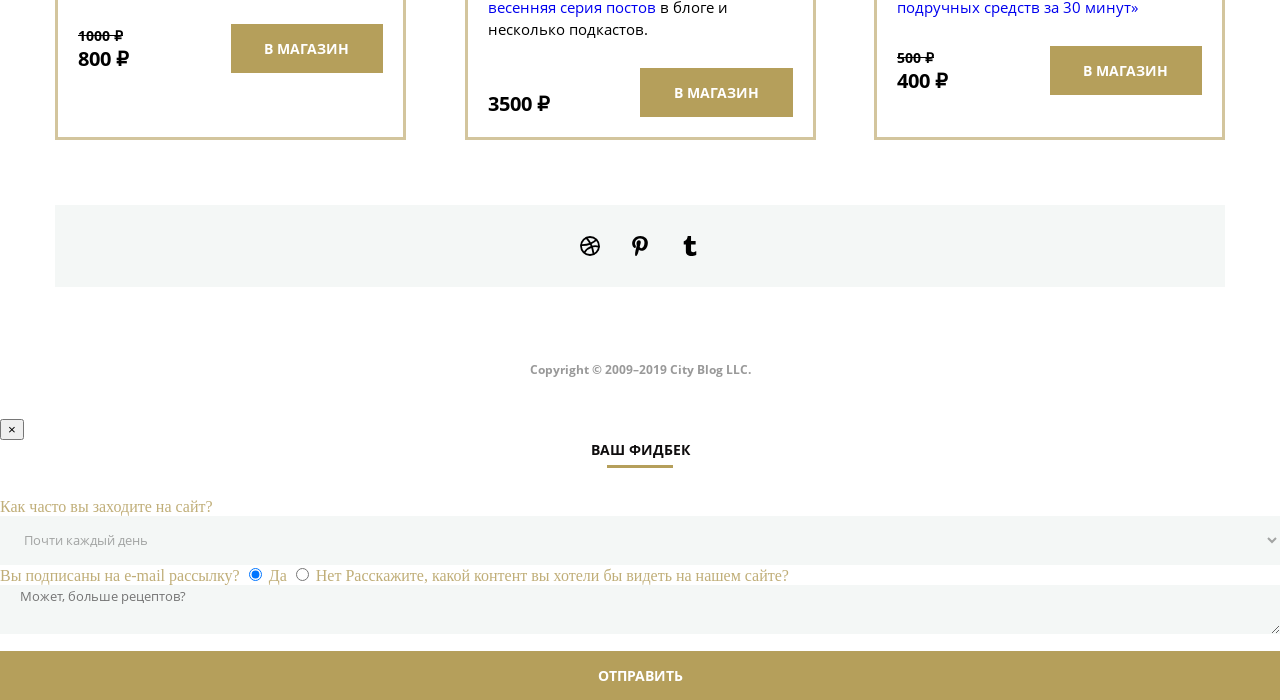
==== commit 98ec0ff1: "Update index.html" ====
--- a/index.html
+++ b/index.html
@@ -377,7 +377,7 @@
                 </div>
                 <div class="content-outlet">
                     <h3 class="outlet-item-title">подушки на диван</h3>
-                    <p class="outlet-text">Набор из двух подушек с модными принтами. Видео о создании <span>здесь</span>.</p>
+                    <p class="outlet-text">Набор из двух подушек с модными принтами. Видео о создании <a href="#0" class="outlet-link">здесь</a>.</p>
                     <div class="buy">
                         <div class="price-outlet">
                             <p class="price-sale">1000 &#8381</p>
@@ -393,7 +393,7 @@
                 </div>
                 <div class="content-outlet">
                     <h3 class="outlet-item-title">кукла "зайчик"</h3>
-                    <p class="outlet-text">Интерьерная рукодельная кукла «Зайчик», созданию которой посвящена <span>весенняя серия постов</span> в блоге и несколько подкастов.</p>
+                    <p class="outlet-text">Интерьерная рукодельная кукла «Зайчик», созданию которой посвящена <a href="#0" class="outlet-link">весенняя серия постов</a> в блоге и несколько подкастов.</p>
                     <div class="buy">
                         <div class="price-outlet">
                             <p class="price price-not-sale">3500 &#8381</p>
@@ -408,7 +408,7 @@
                 </div>
                 <div class="content-outlet">
                     <h3 class="outlet-item-title">шестиугольная рамка</h3>
-                    <p class="outlet-text">Необычная рамка для украшения дома из видео <span>«Как сделать рамку из подручных средств за 30 минут»</span></p>
+                    <p class="outlet-text">Необычная рамка для украшения дома из видео <a href="#0" class="outlet-link">«Как сделать рамку из подручных средств за 30 минут»</a></p>
                     <div class="buy">
                         <div class="price-outlet">
                             <p class="price-sale">500 &#8381</p>
@@ -441,6 +441,41 @@
         <div class="copyright">
           <a href="#0" class="copyright-link">Copyright © 2009–2019 City Blog LLC.</a>
         </div>
-    </footer> 
+    </footer>
+    <div class="popup">
+        <div class="popup-content">
+            <button class="popup-close" type="button">&times;</button>
+            <h3 class="section-title">ваш фидбек</h3>
+            <form class="feedback">
+                <label class="list-group">
+                    <span class="field-label">Как часто вы заходите на сайт?</span>
+                    <select class="select field">
+                        <option value="almost every day" selected>Почти каждый день</option>
+                        <option value="every few days">Раз в несколько дней</option>
+                        <option value="every few weeks">Раз в несколько недель</option>
+                        <option value="sometimes">Несколько раз в год</option>
+                    </select>
+                </label>
+                <label class="answer-group">
+                    <span class="field-label">Вы подписаны на e-mail рассылку?</span>
+                    <label class="group">
+                        <label class="radio-group">
+                            <input type="radio" class="radio" name="answer" checked>
+                            <span class="answer-group-text">Да</span>
+                        </label>
+                        <label class="radio-group">
+                            <input type="radio" class="radio" name="answer">
+                            <span class="answer-group-text">Нет</span>
+                        </label> 
+                    </label>
+                </label>
+                <label class="field-group">
+                    <span class="field-label">Расскажите, какой контент вы хотели бы видеть на нашем сайте?</span>
+                    <textarea class="field textarea" placeholder="Может, больше рецептов?" required></textarea>
+                </label>
+                <button class="button">Отправить</button>
+            </form>
+        </div>
+    </div> 
 </body>
-</html>
+</html>
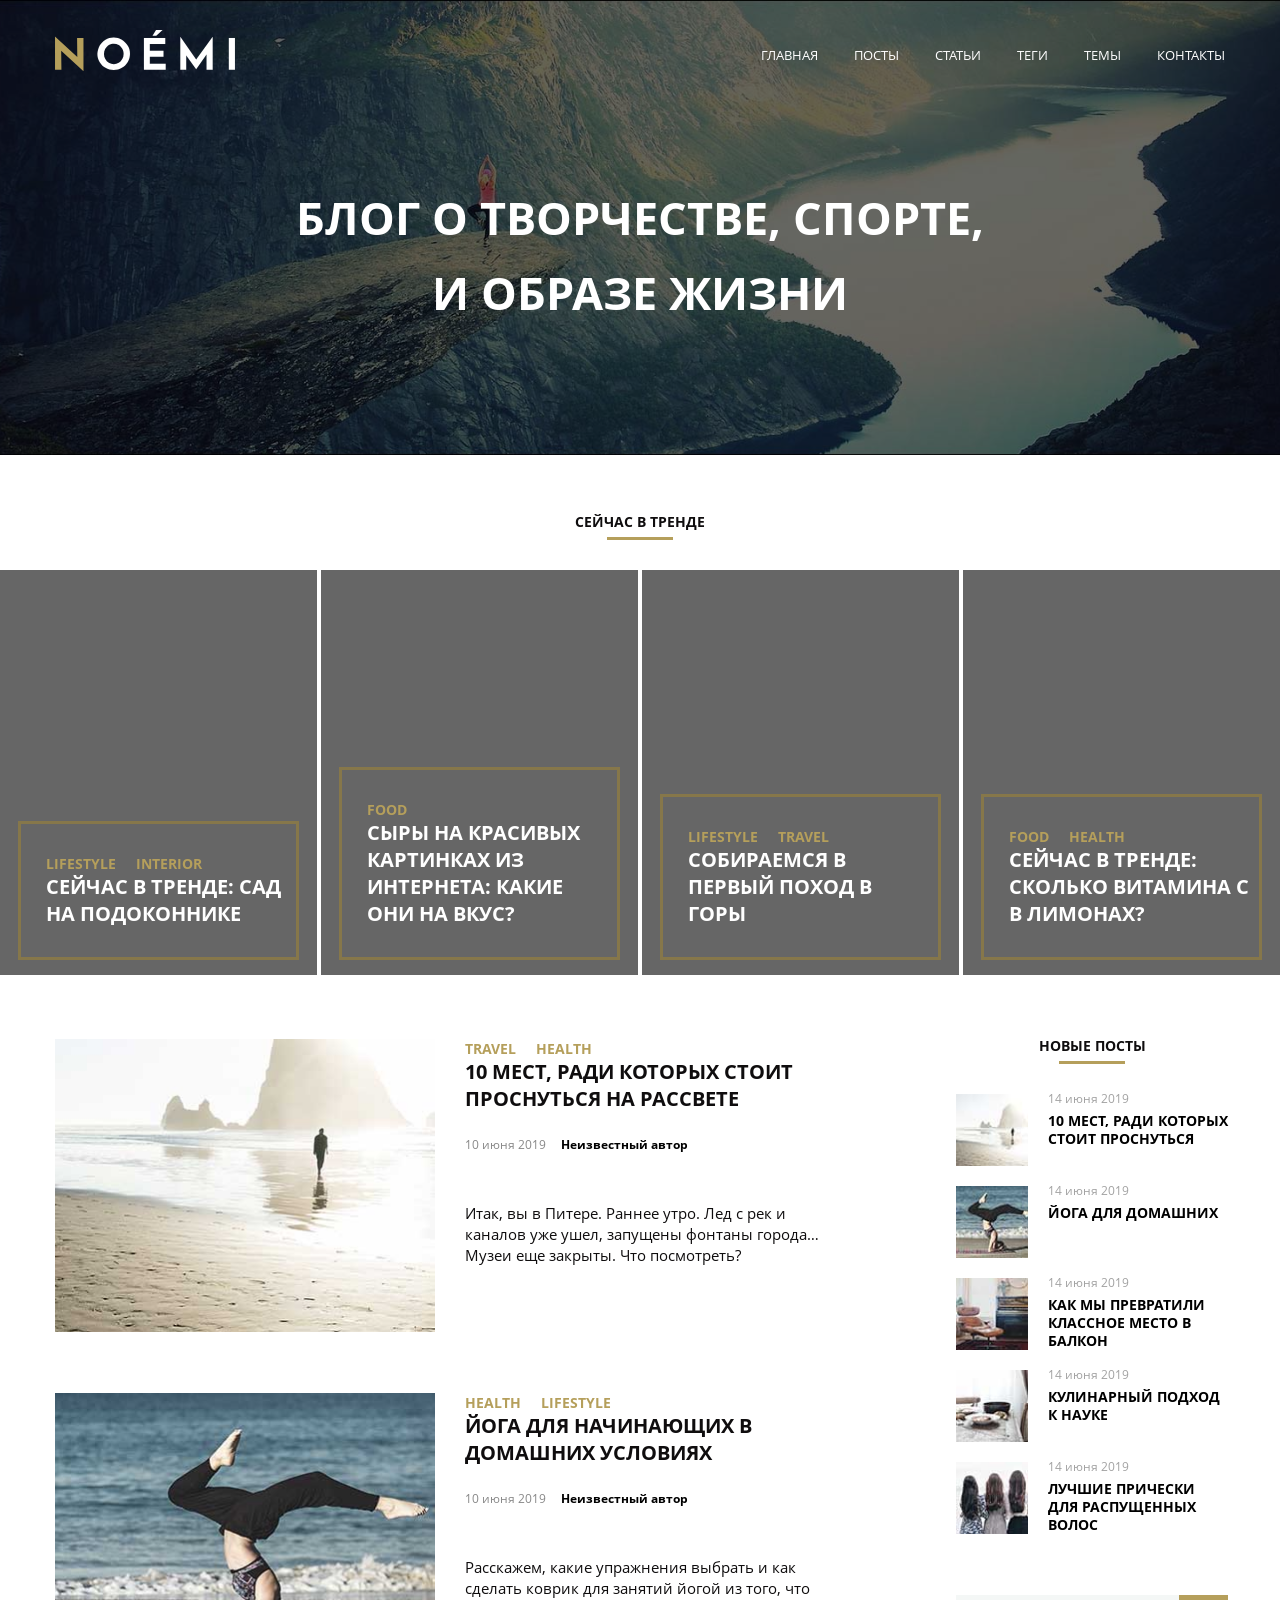
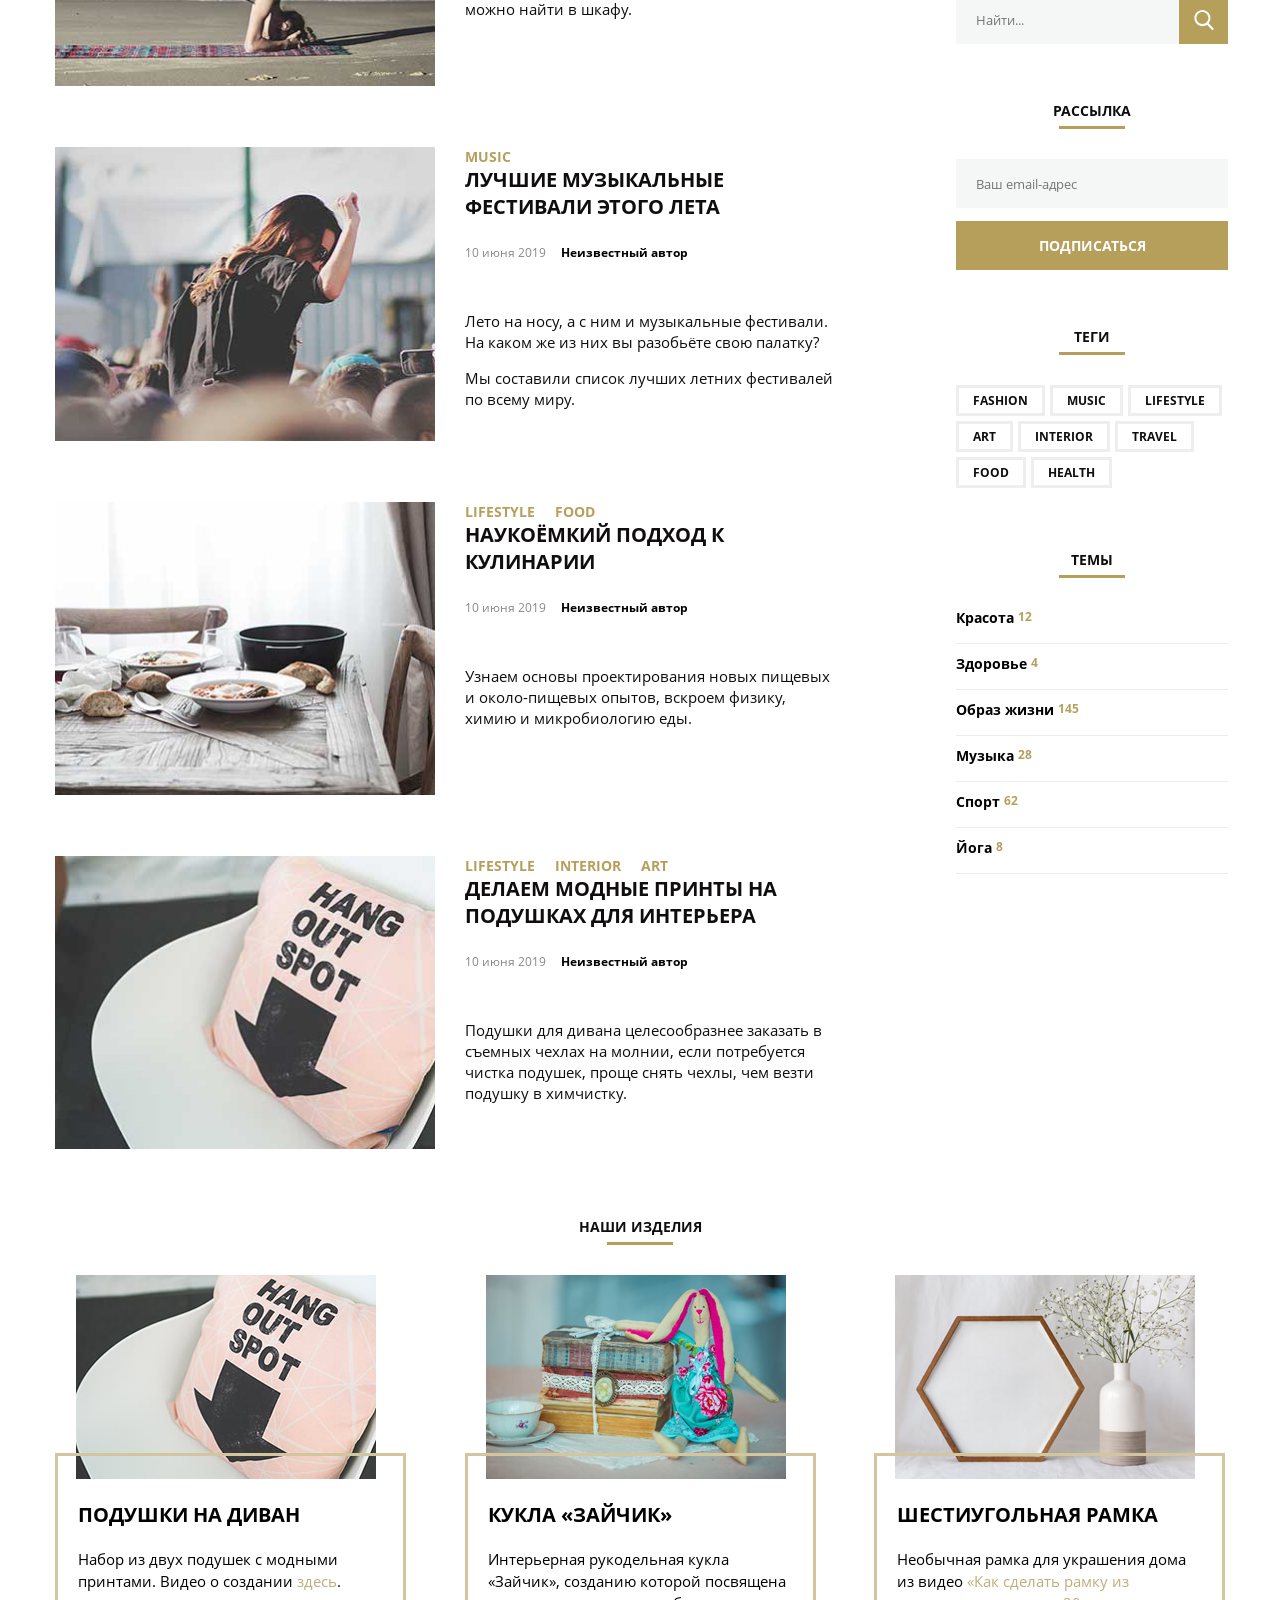
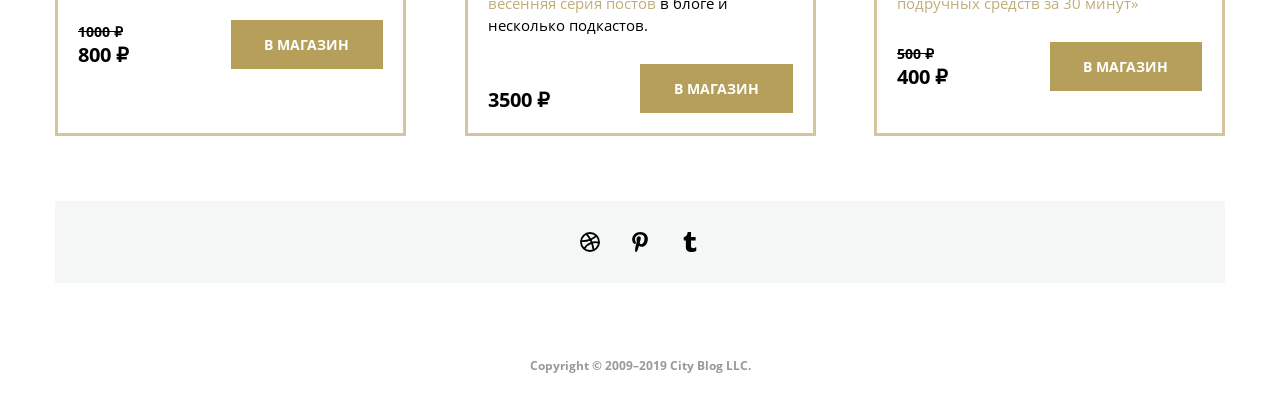
==== commit b4620b0e: "Add files via upload" ====
--- a/index.html
+++ b/index.html
@@ -40,9 +40,9 @@
         <h1 class="header-title">Блог о творчестве, спорте, и образе жизни</h1>
     </header>
     <section class="section">
-        <h3 class="section-title">сейчас в тренде</h3>
+        <h3 class="section-title section-title-big">сейчас в тренде</h3>
         <div class="trend-posts">
-            <article class="trend-post trend-img" style="background-image: url('images/trend1.jpg')">
+            <article class="trend-post trend-img trend-one">
                 <div class="trend-card">
                     <div class="trend-content">
                         <ul class="post-tags">
@@ -59,7 +59,7 @@
                     </div>
                 </div>
             </article> 
-            <article class="trend-post trend-img" style="background-image: url('images/trend2.jpg')">
+            <article class="trend-post trend-img trend-two">
                 <div class="trend-card">
                     <div class="trend-content">
                         <ul class="post-tags">
@@ -73,7 +73,7 @@
                     </div>
                 </div>
             </article>
-            <article class="trend-post trend-img" style="background-image: url('images/trend3.jpg')">
+            <article class="trend-post trend-img trend-three">
                 <div class="trend-card">
                     <div class="trend-content">
                         <ul class="post-tags">
@@ -90,7 +90,7 @@
                     </div>
                 </div>
             </article>
-            <article class="trend-post trend-img" style="background-image: url('images/trend4.jpg')">
+            <article class="trend-post trend-img trend-four">
                 <div class="trend-card">
                     <div class="trend-content">
                         <ul class="post-tags">
@@ -128,7 +128,7 @@
                         <a href="#0" class="post-title-link">10 мест, ради которых стоит проснуться на рассвете</a>
                     </h2>
                     <div class="post-date-author">
-                        <time class="post-content-date">10 июня 2019</time>
+                        <time class="post-content-date" datetime="2019-06-10">10 июня 2019</time>
                         <p class="post-content-author">Неизвестный автор</p>
                     </div>
                     <p class="post-content-text">Итак, вы в Питере. Раннее утро. Лед с рек и каналов уже ушел, запущены фонтаны города… Музеи еще закрыты. Что посмотреть?</p>
@@ -151,7 +151,7 @@
                         <a href="#0" class="post-title-link">Йога для начинающих в домашних условиях</a>
                     </h2>
                     <div class="post-date-author">
-                        <time class="post-content-date">10 июня 2019</time>
+                        <time class="post-content-date" datetime="2019-06-10">10 июня 2019</time>
                         <p class="post-content-author">Неизвестный автор</p>
                     </div>
                     <p class="post-content-text">Расскажем, какие упражнения выбрать и как сделать коврик для занятий йогой из того, что можно найти в шкафу.</p>
@@ -171,7 +171,7 @@
                         <a href="#0" class="post-title-link">Лучшие музыкальные фестивали этого лета</a>
                     </h2>
                     <div class="post-date-author">
-                        <time class="post-content-date">10 июня 2019</time>
+                        <time class="post-content-date" datetime="2019-06-10">10 июня 2019</time>
                         <p class="post-content-author">Неизвестный автор</p>
                     </div>
                     <p class="post-content-text">Лето на носу, а с ним и музыкальные фестивали. На каком же из них вы разобьёте свою палатку?</p>
@@ -195,7 +195,7 @@
                         <a href="#0" class="post-title-link">Наукоёмкий подход к кулинарии</a>
                     </h2>
                     <div class="post-date-author">
-                        <time class="post-content-date">10 июня 2019</time>
+                        <time class="post-content-date" datetime="2019-06-10">10 июня 2019</time>
                         <p class="post-content-author">Неизвестный автор</p>
                     </div>
                     <p class="post-content-text">Узнаем основы проектирования новых пищевых и около-пищевых опытов, вскроем физику, химию и микробиологию еды.</p>
@@ -221,7 +221,7 @@
                         <a href="#0" class="post-title-link">делаем модные принты на подушках для интерьера </a>
                     </h2>
                     <div class="post-date-author">
-                        <time class="post-content-date">10 июня 2019</time>
+                        <time class="post-content-date" datetime="2019-06-10">10 июня 2019</time>
                         <p class="post-content-author">Неизвестный автор</p>
                     </div>
                     <p class="post-content-text">Подушки для дивана целесообразнее заказать в съемных чехлах на молнии, если потребуется чистка подушек, проще снять чехлы, чем везти подушку в химчистку.</p>
@@ -236,7 +236,7 @@
                         <img src="images/2.jpg" alt="Человек утром гуляет по пляжу на берегу моря" class="new-post-img">
                     </div>
                     <div class="new-post-content">
-                        <time class="new-post-date">14 июня 2019</time>
+                        <time class="new-post-date" datetime="2019-06-14">14 июня 2019</time>
                         <h3 class="new-post-title">
                             <a href="#0" class="new-post-link">10 мест, ради которых стоит проснуться</a>
                         </h3>
@@ -247,7 +247,7 @@
                         <img src="images/151.jpg" alt="Девушка занимается йогой, стоя на голове на коврике на берегу моря" class="new-post-img">
                     </div>
                     <div class="new-post-content">
-                        <time class="new-post-date">14 июня 2019</time>
+                        <time class="new-post-date" datetime="2019-06-14">14 июня 2019</time>
                         <h3 class="new-post-title">
                             <a href="#0" class="new-post-link">Йога для домашних</a>
                         </h3>
@@ -258,7 +258,7 @@
                         <img src="images/45.jpg" alt="Винтажное кресло в интерьере комнаты" class="new-post-img">
                     </div>
                     <div class="new-post-content">
-                        <time class="new-post-date">14 июня 2019</time>
+                        <time class="new-post-date" datetime="2019-06-14">14 июня 2019</time>
                         <h3 class="new-post-title">
                             <a href="#0" class="new-post-link">как мы превратили классное место в балкон</a>
                         </h3>
@@ -269,7 +269,7 @@
                         <img src="images/501.jpg" alt="На столе стоят тарелки с едой, лежит хлеб и ложка" class="new-post-img">
                     </div>
                     <div class="new-post-content">
-                        <time class="new-post-date">14 июня 2019</time>
+                        <time class="new-post-date" datetime="2019-06-14">14 июня 2019</time>
                         <h3 class="new-post-title">
                             <a href="#0" class="new-post-link">Кулинарный подход к науке</a>
                         </h3>
@@ -280,14 +280,14 @@
                         <img src="images/7.jpg" alt="Три девушки с распущенными темными длинными волосами, сфотографированные со спины" class="new-post-img">
                     </div>
                     <div class="new-post-content">
-                        <time class="new-post-date">14 июня 2019</time>
+                        <time class="new-post-date" datetime="2019-06-14">14 июня 2019</time>
                         <h3 class="new-post-title">
                             <a href="#0" class="new-post-link">лучшие прически для распущенных волос</a>
                         </h3>
                     </div>
                 </article>
             </section> 
-            <section class="section">
+            <div class="section">
                 <form class="search">
                     <label class="search-group">
                         <input class="field" placeholder="Найти..." required>
@@ -297,7 +297,7 @@
                         <span class="visually-hidden">Кнопка поиска</span>
                     </button>
                 </form>
-            </section>
+            </div>
             <section class="section">
                 <h3 class="section-title">Рассылка</h3>
                 <form class="subscription">
@@ -369,7 +369,7 @@
         </aside>
     </div>
     <div class="shop">
-        <h3 class="section-title">наши изделия</h3>
+        <h3 class="section-title section-title-big">наши изделия</h3>
         <div class="outlet">
             <div class="card-outlet">
                 <div class="img-outlet-wrp">
@@ -380,8 +380,8 @@
                     <p class="outlet-text">Набор из двух подушек с модными принтами. Видео о создании <a href="#0" class="outlet-link">здесь</a>.</p>
                     <div class="buy">
                         <div class="price-outlet">
-                            <p class="price-sale">1000 &#8381</p>
-                            <p class="price">800 &#8381</p>
+                            <p class="price-sale">1000 &#8381;</p>
+                            <p class="price">800 &#8381;</p>
                         </div>
                         <button class="button buy-in-shop">в магазин</button>
                     </div>
@@ -392,11 +392,11 @@
                     <img class="img-outlet" src="images/shop-item-desk2.jpg" alt="Чашка с блюдцем, стопка книг и тканевая кукла-заяц на столе">
                 </div>
                 <div class="content-outlet">
-                    <h3 class="outlet-item-title">кукла "зайчик"</h3>
+                    <h3 class="outlet-item-title">кукла «Зайчик»</h3>
                     <p class="outlet-text">Интерьерная рукодельная кукла «Зайчик», созданию которой посвящена <a href="#0" class="outlet-link">весенняя серия постов</a> в блоге и несколько подкастов.</p>
                     <div class="buy">
                         <div class="price-outlet">
-                            <p class="price price-not-sale">3500 &#8381</p>
+                            <p class="price price-not-sale">3500 &#8381;</p>
                         </div>
                         <button class="button buy-in-shop">в магазин</button>
                     </div>
@@ -411,8 +411,8 @@
                     <p class="outlet-text">Необычная рамка для украшения дома из видео <a href="#0" class="outlet-link">«Как сделать рамку из подручных средств за 30 минут»</a></p>
                     <div class="buy">
                         <div class="price-outlet">
-                            <p class="price-sale">500 &#8381</p>
-                            <p class="price">400 &#8381</p>
+                            <p class="price-sale">500 &#8381;</p>
+                            <p class="price">400 &#8381;</p>
                         </div>
                         <button class="button buy-in-shop">в магазин</button>
                     </div>
@@ -442,7 +442,7 @@
           <a href="#0" class="copyright-link">Copyright © 2009–2019 City Blog LLC.</a>
         </div>
     </footer>
-    <div class="popup">
+    <div class="popup popup_hidden">
         <div class="popup-content">
             <button class="popup-close" type="button">&times;</button>
             <h3 class="section-title">ваш фидбек</h3>
@@ -456,9 +456,9 @@
                         <option value="sometimes">Несколько раз в год</option>
                     </select>
                 </label>
-                <label class="answer-group">
+                <div class="answer-group">
                     <span class="field-label">Вы подписаны на e-mail рассылку?</span>
-                    <label class="group">
+                    <div class="group">
                         <label class="radio-group">
                             <input type="radio" class="radio" name="answer" checked>
                             <span class="answer-group-text">Да</span>
@@ -467,8 +467,8 @@
                             <input type="radio" class="radio" name="answer">
                             <span class="answer-group-text">Нет</span>
                         </label> 
-                    </label>
-                </label>
+                    </div>
+                </div>
                 <label class="field-group">
                     <span class="field-label">Расскажите, какой контент вы хотели бы видеть на нашем сайте?</span>
                     <textarea class="field textarea" placeholder="Может, больше рецептов?" required></textarea>
--- a/css/style.css
+++ b/css/style.css
@@ -124,7 +124,7 @@
 }
   
 .main-post-img {
-    min-width: 380px;
+    max-width: 380px;
     margin-right: 30px;
     background-color: #eff6f1;
 }
@@ -251,7 +251,9 @@
 .sidebar {
     width: 272px;
     margin: -3px;
+    margin-left: 20px;
     padding-right: 15px;
+    flex-shrink: 0;
 }
   
 .section:nth-child(n+2) {
@@ -487,11 +489,11 @@
     color: #000000;
 }
 
-span {
+.outlet-link {
     color: #c0ae78;
 }
 
-span:hover {
+.outlet-link:hover {
     text-decoration: underline;
 }
 
@@ -592,6 +594,121 @@
     color: #999999;
 }
 
-@media (min-width: 360px) {
+.popup {
+    position: fixed;
+    top: 0;
+    left: 0;
+    width: 100%;
+    height: 100%;
+    background: rgba(0,0,0,0.7);
+    display: flex;
+    justify-content: center;
+    align-items: center;
+    display: none;    
+}
+
+.popup-content {
+    position: relative;
+    box-sizing: border-box;
+    width: 390px;
+    height: 590px;
+    padding: 53px 30px;
+    background-color: #ffffff;
+}
+
+.popup-close {
+    position: absolute;
+    width: 18px;
+    height: 18px;
+    background-image: url(../svg/form-x.svg);
+    background-repeat: no-repeat;
+    background-color: transparent;
+    border: none;
+    font-size: 0;
+    right: 0;
+    top: -28px;
+
+    -webkit-appearance: none;
+    -moz-appearance: none;
+}
+
+.list-group {
+    margin-bottom: 30px;
+}
+
+.field-label {
+    font-family: "OpenSans";
+    font-weight: 400;
+    font-size: 13px;
+    color: #000000;
+}
+
+.select {
+    display: inline-block;
+    box-sizing: border-box;
+    width: 100%;
+    height: 49px;
     
-}+    padding-left: 20px;
+    padding-right: 25px;
+    
+    margin: 0;
+    margin-top: 13px;
+    margin-bottom: 30px;
+    
+    border: none;
+    background-color: #f9f9f9;
+    background-image: url("../svg/form-arrows.svg");
+    background-repeat: no-repeat;
+    background-position: center right 5px;
+    background-size: 10px 15px;
+
+    -webkit-appearance: none;
+    -moz-appearance: none;
+}
+
+.select:focus {
+    outline: none;
+    border: 1px solid #b59f5b;
+}
+
+.answer-group {
+    display: flex;
+    flex-direction: column;
+}
+
+.group {
+    margin-top: 12px;
+    margin-bottom: 30px;
+}
+
+.textarea {
+    resize: none;
+    height: 130px;
+    padding-top: 20px;
+    margin-top: 12px;
+}
+
+.radio {
+    width: 16px;
+    height: 16px;
+    background-image: url(../svg/form-empty-circle.svg);
+    background-repeat: no-repeat;
+    background-size: cover;
+
+    -webkit-appearance: none;
+    -moz-appearance: none;
+}
+
+.radio:checked {
+    background-image: url(../svg/form-circle.svg);
+}
+
+.answer-group-text {
+    vertical-align: top;
+    padding-top: 20px;
+    font-family: "OpenSans";
+    font-weight: 400;
+    font-size: 13px;
+    color: #000000;
+}
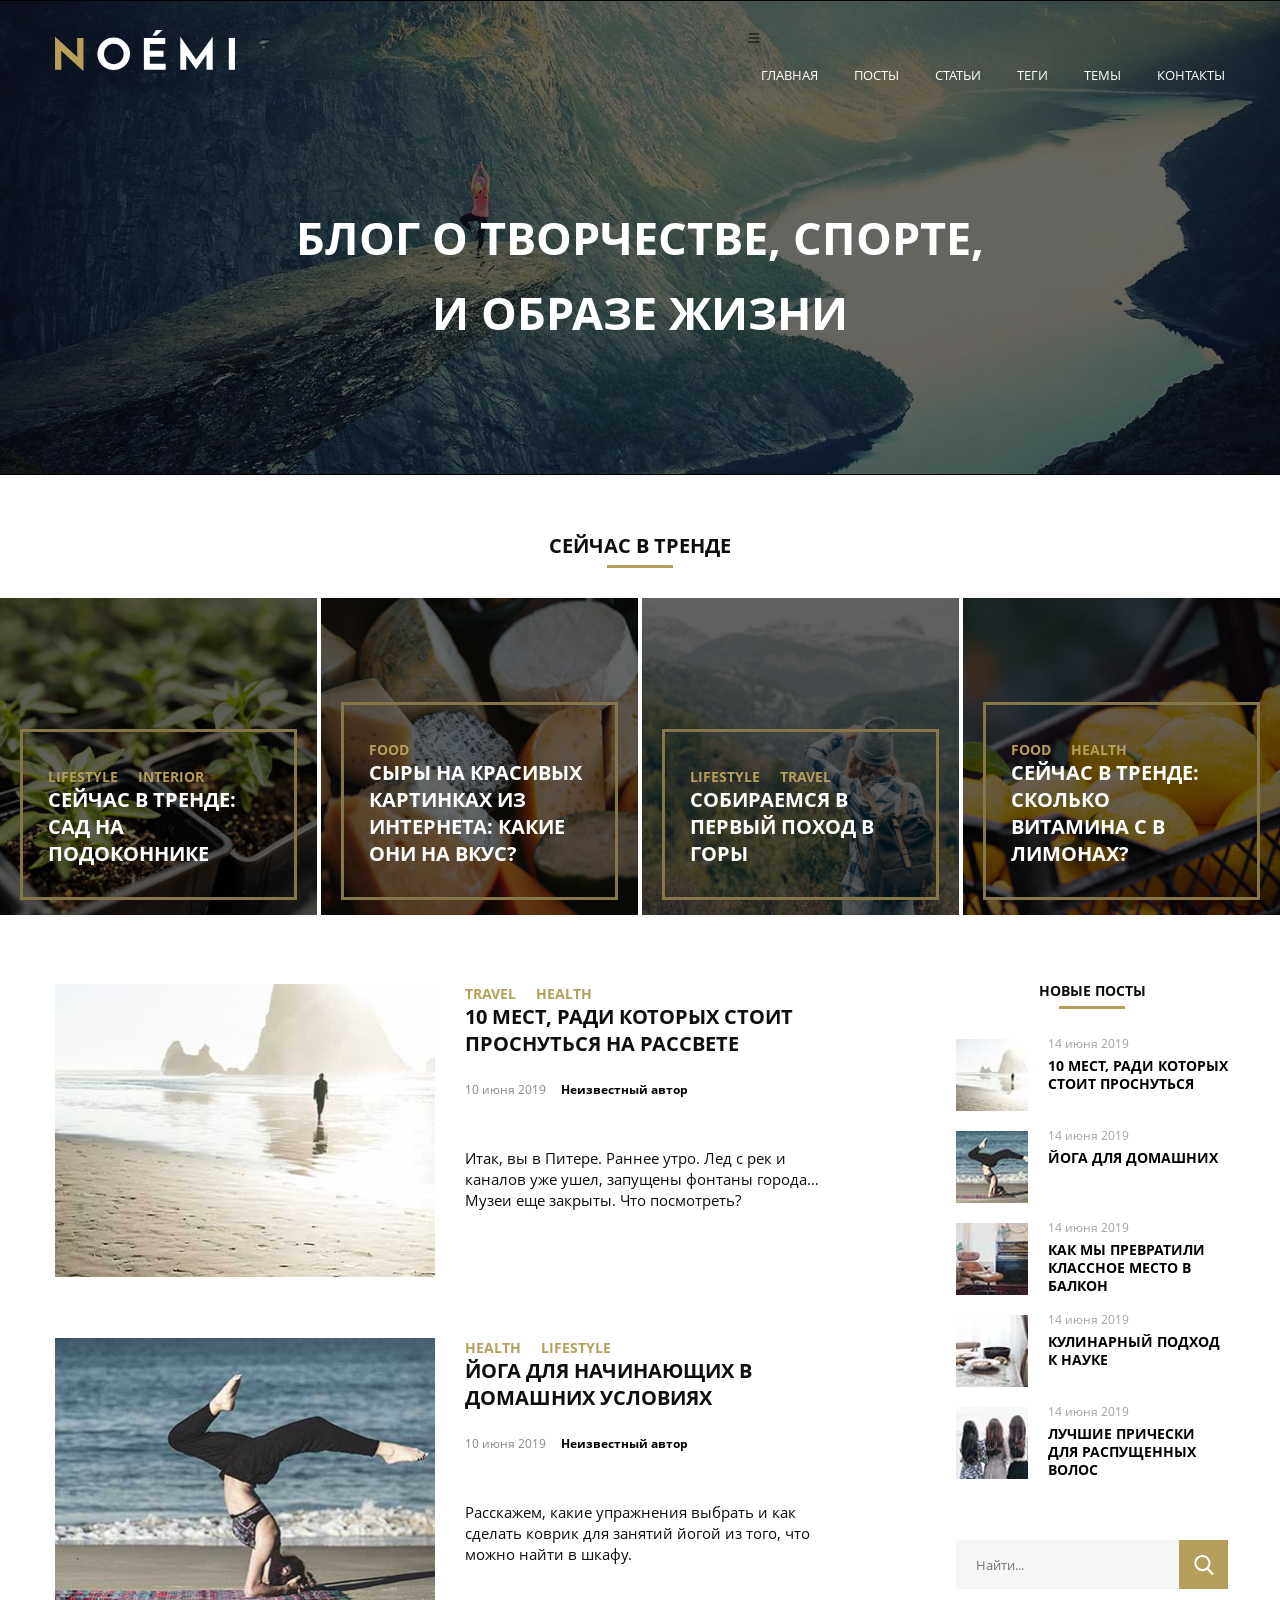
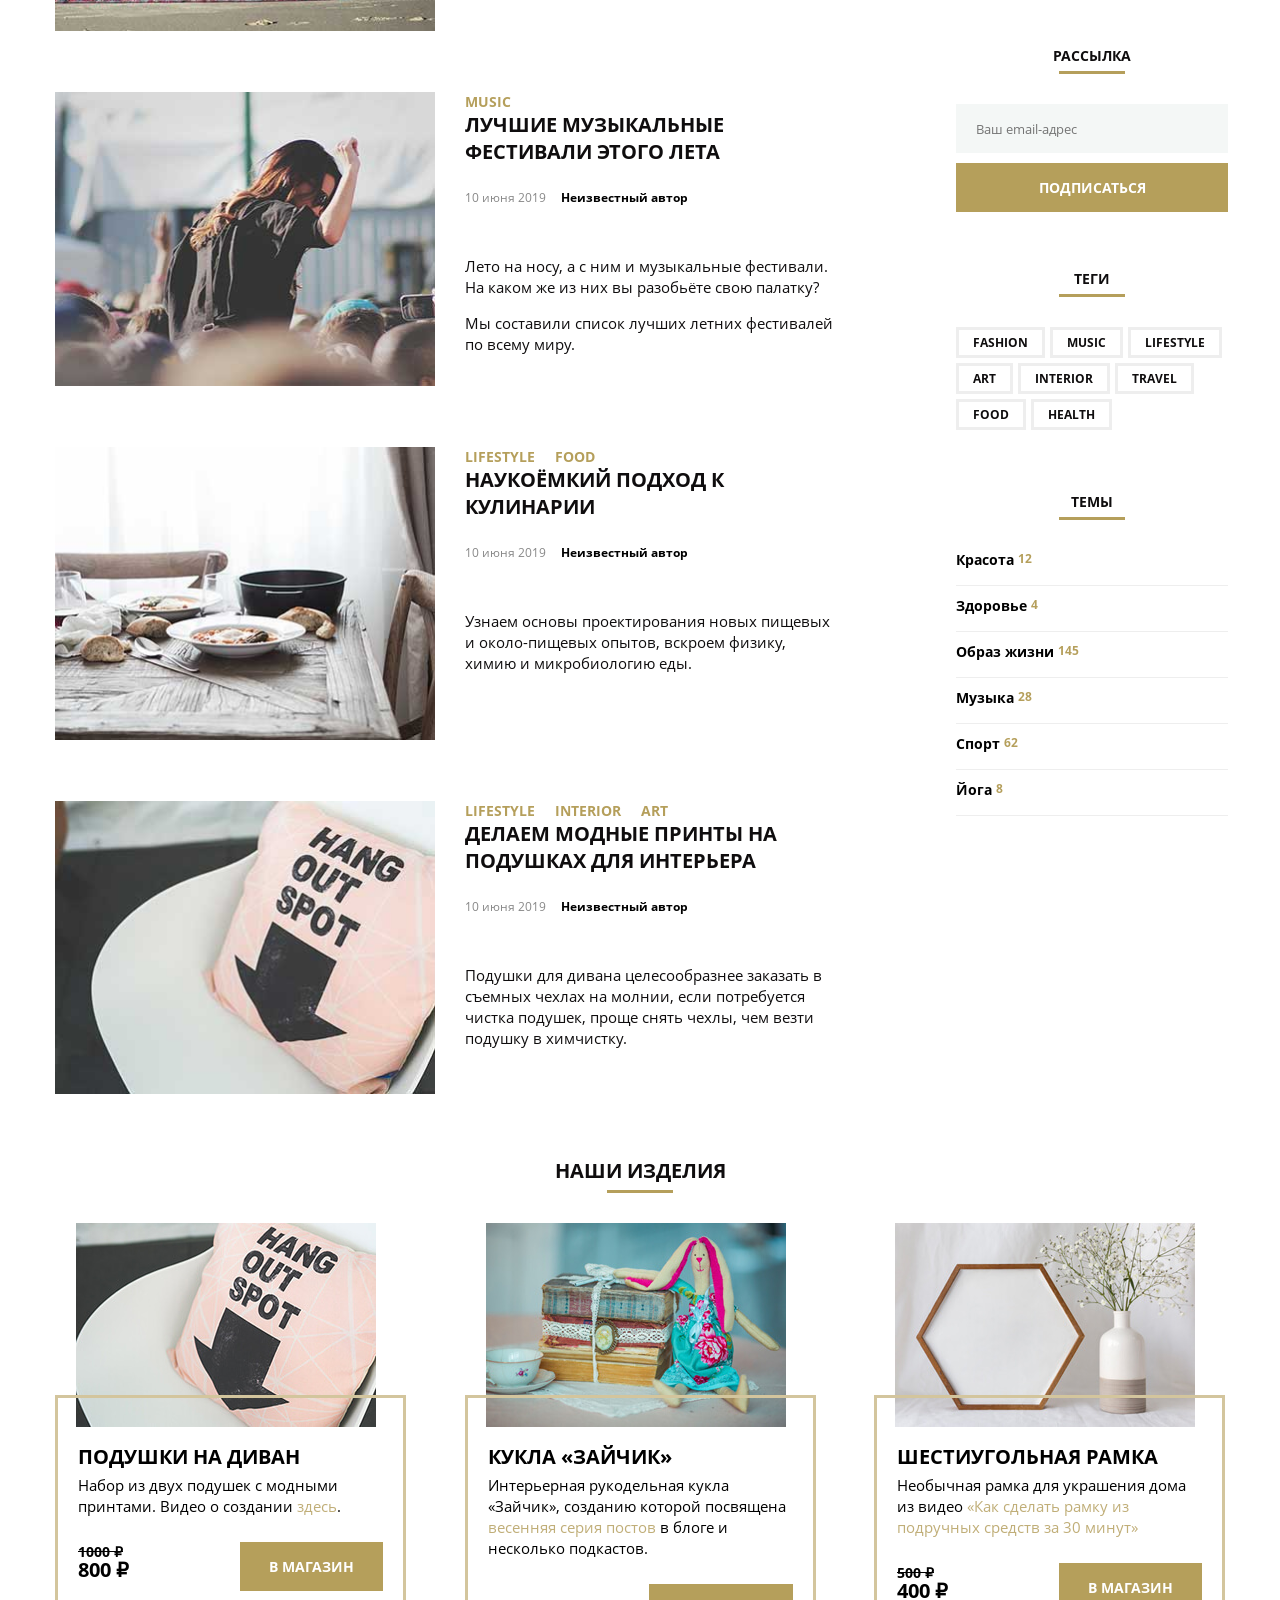
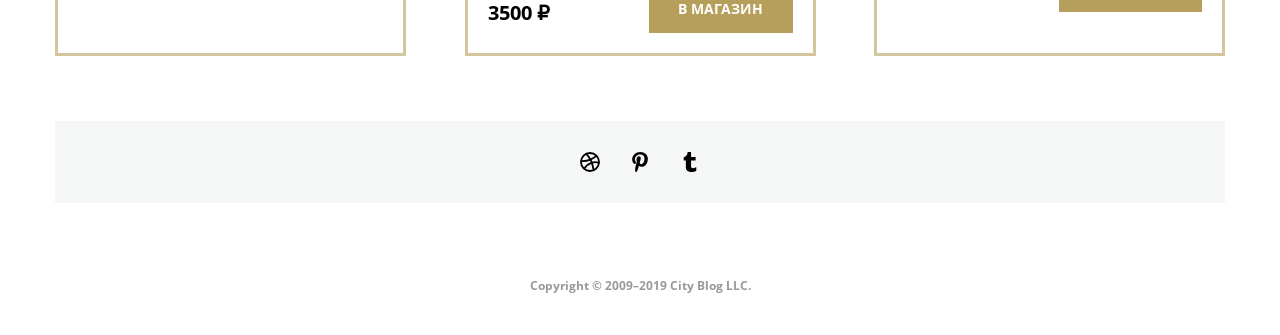
==== commit 8ff5c55a: "Add files via upload" ====
--- a/index.html
+++ b/index.html
@@ -15,6 +15,9 @@
                 </a>
             </div>
             <nav class="menu">
+                <svg xmlns="http://www.w3.org/2000/svg" width="16" height="16" class="menu-button-icon" viewBox="0 0 16 16">
+                    <path fill-rule="evenodd" d="M2.5 12a.5.5 0 0 1 .5-.5h10a.5.5 0 0 1 0 1H3a.5.5 0 0 1-.5-.5m0-4a.5.5 0 0 1 .5-.5h10a.5.5 0 0 1 0 1H3a.5.5 0 0 1-.5-.5m0-4a.5.5 0 0 1 .5-.5h10a.5.5 0 0 1 0 1H3a.5.5 0 0 1-.5-.5"/>
+                </svg>
                 <ul class="menu-list">
                     <li class="menu-list-item">
                         <a href="#0" class="menu-link">Главная</a>
@@ -445,7 +448,7 @@
     <div class="popup popup_hidden">
         <div class="popup-content">
             <button class="popup-close" type="button">&times;</button>
-            <h3 class="section-title">ваш фидбек</h3>
+            <h3 class="section-title popup-title">ваш фидбек</h3>
             <form class="feedback">
                 <label class="list-group">
                     <span class="field-label">Как часто вы заходите на сайт?</span>
--- a/css/style.css
+++ b/css/style.css
@@ -40,7 +40,7 @@
   
 .header-title {
     margin: auto;
-    width: 720px;
+    max-width: 720px;
     margin-top: 100px;
     padding-bottom: 125px; 
     text-transform: uppercase;
@@ -102,7 +102,7 @@
     justify-content: space-between;
     margin: auto;
     max-width: 1200px;
-    margin-top: 64px;
+    margin-top: 69px;
 }
   
 .main-posts {
@@ -163,7 +163,7 @@
     font-family: "OpenSans";
     font-weight: 700;
     font-size: 20px;
-    line-height: 1,2;
+    line-height: 1.2;
     text-transform: uppercase;
 }
   
@@ -204,22 +204,20 @@
 .trend-posts {
     display: grid;
     grid-template-columns: repeat(4, 1fr);
+    grid-template-rows: 317px;
     gap: 4px;
 }
 
 .trend-post {
     display: flex;
     align-items: flex-end;
-    height: 45vh;
-    
 }
 
 .trend-img {
     position: relative;
     z-index: 1;
+    background-size: cover;
     width: 100%;
-    background-repeat: no-repeat;
-    background-size: cover;
 }
 
 .trend-img::after {
@@ -234,17 +232,36 @@
     opacity: 0.6;
 }
 
+.trend-one {
+    background-image: url(../images/trend1.jpg);
+    background-repeat: no-repeat;
+}
+
+.trend-two {
+    background-image: url(../images/trend2.jpg);
+    background-repeat: no-repeat;
+}
+
+.trend-three {
+    background-image: url(../images/trend3.jpg);
+    background-repeat: no-repeat;
+}
+
+.trend-four {
+    background-image: url(../images/trend4.jpg);
+    background-repeat: no-repeat;
+}
+
 .trend-title-link {
     color: #ffffff;
 }
 
 .trend-card {
-    padding: 15px 18px;
-    
+    padding: 15px 20px;   
 }
 
 .trend-content {
-    padding: 30px 10px 30px 25px; 
+    padding: 35px 25px 30px 25px; 
     border: 3px solid #86774a;
 }
   
@@ -278,6 +295,10 @@
     margin: 0 auto;
     padding: 0 0 6px 0;
     border-bottom: 3px solid #b59f5b;
+}
+
+.section-title-big {
+    font-size: 20px;
 }
   
 .new-post {
@@ -368,7 +389,7 @@
 .button {
     width: 100%;
     height: 49px;
-    margin-top: 13px;
+    margin-top: 10px;
     border: none;
     font-family: "OpenSans";
     font-weight: 700;
@@ -447,6 +468,7 @@
 .shop {
     margin: 0 auto;
     max-width: 1200px;
+    margin-top: -5px;
     margin-bottom: 65px;
 }
 
@@ -469,7 +491,7 @@
 .content-outlet {
     border: 3px solid #d3c59d;
     padding: 25px 20px 20px 20px; 
-    margin-top: -30px;
+    margin-top: -36px;
     flex-grow: 1;
 }
 
@@ -485,8 +507,9 @@
     font-family: "OpenSans";
     font-weight: 400;
     font-size: 15px;
-    line-height: 1.467;
+    line-height: 1.4;
     color: #000000;
+    margin-top: -15px;
 }
 
 .outlet-link {
@@ -500,6 +523,10 @@
 .buy {
     display: flex;
     justify-content: space-between;
+}
+
+.price-outlet {
+    margin-top: 10px;
 }
 
 .price-sale {
@@ -509,7 +536,6 @@
     color: #000000;
     text-decoration: line-through;
     margin: 0;
-    margin-top: 15px;
 }
 
 .price {
@@ -518,14 +544,16 @@
     font-size: 20px;
     color: #000000;
     margin: 0;
+    margin-top: -5px;
+    vertical-align: top;
 }
 
 .price-not-sale {
-    margin-top: 35px;
+    margin-top: 15px;
 }
 
 .buy-in-shop {
-    width: 50%;
+    width: 47%;
 }
 
 .footer {
@@ -577,7 +605,7 @@
     margin: -1px;
     padding: 0;
     border: 0;
-    clip: rect(0 0 0 0);
+    clip: rect(0, 0, 0, 0);
     overflow: hidden;
 }
   
@@ -604,7 +632,11 @@
     display: flex;
     justify-content: center;
     align-items: center;
-    display: none;    
+    z-index: 1;
+}
+
+.popup_hidden {
+    display: none;
 }
 
 .popup-content {
@@ -712,3 +744,219 @@
     font-size: 13px;
     color: #000000;
 }
+
+@media (orientation: portrait) and (min-width: 360px) and (max-width: 767px) {
+    .header {
+        height: 640px;
+        background-image: url(../images/banner-mobile.jpg);
+    }
+
+    .logo {
+        margin: auto;
+        padding: 0;
+        padding-top: 200px;
+        padding-left: 55px;
+        width: 265px;
+    }
+
+    .menu {
+        display: none;
+    }
+
+    .header-title {
+        width: 280px;
+        font-size: 26px;
+        line-height: 1.38;
+        margin-top: 30px;
+    }
+
+    .section-title-big {
+        font-size: 16px;
+        margin-top: -20px;
+    }
+
+    .trend-posts {
+        grid-template-columns: 1fr;
+        grid-template-rows: repeat(4, 230px);
+        margin-bottom: -30px;
+    }
+
+    .trend-content {
+        padding: 28px 25px 20px 20px;
+    }
+
+    .post-title-link {
+        font-size: 16px;
+        line-height: 1.25;
+    }
+
+    .page {
+        display: block;
+        padding: 0 20px;
+    }
+
+    .main-posts {
+        width: 100%;
+        padding: 0;
+        margin: 0;
+    }
+
+    .main-post {
+        display: block;
+    }
+
+    .main-post::after {
+        content: "";
+        display: block;
+        width: 100%;
+        margin: 0 auto;
+        padding: 0 0 6px 0;
+        border-bottom: 3px solid #eeeeee;
+    }
+
+    .post-tags {
+        margin-bottom: 7px;
+    }
+
+    .main-post:nth-child(n+2) {
+        margin-top: 35px;
+    }
+
+    .main-post-img {
+        max-width: 100%;
+        margin: 0;;
+    }
+
+    .post-content {
+        margin-top: 17px;
+    }
+
+    .post-content-title {
+        margin-bottom: -5px;
+    }
+
+    .post-content-text {
+        font-size: 14px;
+    }
+
+    .sidebar {
+        width: 100%;
+        margin: 0;
+        padding: 0;
+    }
+
+    .shop {
+        width: 100%;
+        margin-top: 55px;
+    }
+
+    .outlet {
+        display: block;
+    }
+
+    .card-outlet {
+        width: 100%;
+        margin-bottom: 27px;
+    }
+
+    .img-outlet-wrp {
+        margin: 0 auto;
+    }
+
+    .img-outlet {
+        aspect-ratio: 1/1;
+        object-fit: cover;
+    }
+
+    .footer {
+        width: 360px;
+    }
+
+    .icon-list {
+        padding: 30px 110px;
+    }
+}
+
+@media (orientation: landscape) and (max-width: 640px) {
+    .trend-posts {
+        grid-template-columns: repeat(2, 1fr);
+        grid-template-rows: repeat(2, 250px);
+    }
+}
+
+@media (orientation: portrait) and (min-width: 767px) and (max-width: 1199px) {
+    .header {
+        height: 640px;
+        background-image: url(../images/banner-bg-tablet.jpg);
+    }
+
+    .menu {
+        display: none;
+    }
+
+    .page {
+        padding: 0 35px;
+    }
+
+    .main-posts {
+        width: 390px;
+    }
+
+    .main-post {
+        display: block;
+    }
+
+    .main-post::after {
+        content: "";
+        display: block;
+        width: 100%;
+        margin: 0 auto;
+        padding: 0 0 6px 0;
+        border-bottom: 3px solid #eeeeee;
+    }
+
+    .trend-posts {
+        grid-template-columns: repeat(2, 1fr);
+        grid-template-rows: repeat(2, 250px);
+    }
+
+    .section-title-big {
+        font-size: 16px;
+        margin-top: -20px;
+    }
+
+    .shop {
+        margin: 0 auto;
+        max-width: 768px;
+        margin-top: -5px;
+        margin-bottom: 65px;
+    }
+    
+    .outlet {
+        display: flex;
+        flex-wrap: wrap;
+        justify-content: space-between;
+        /* padding: 0 15px; */
+    }
+    
+    .card-outlet {
+        width: 48%;
+        display: flex;
+        flex-direction: column;
+        margin-bottom: 30px;
+    }
+
+    .footer {
+        width: 767px;
+    }
+
+    .icon-list {
+        padding: 30px 200px;
+    }
+}
+
+@media (orientation: landscape) and (max-width: 1199px) {
+    .trend-posts {
+        grid-template-columns: repeat(4, 1fr);
+    }
+}
